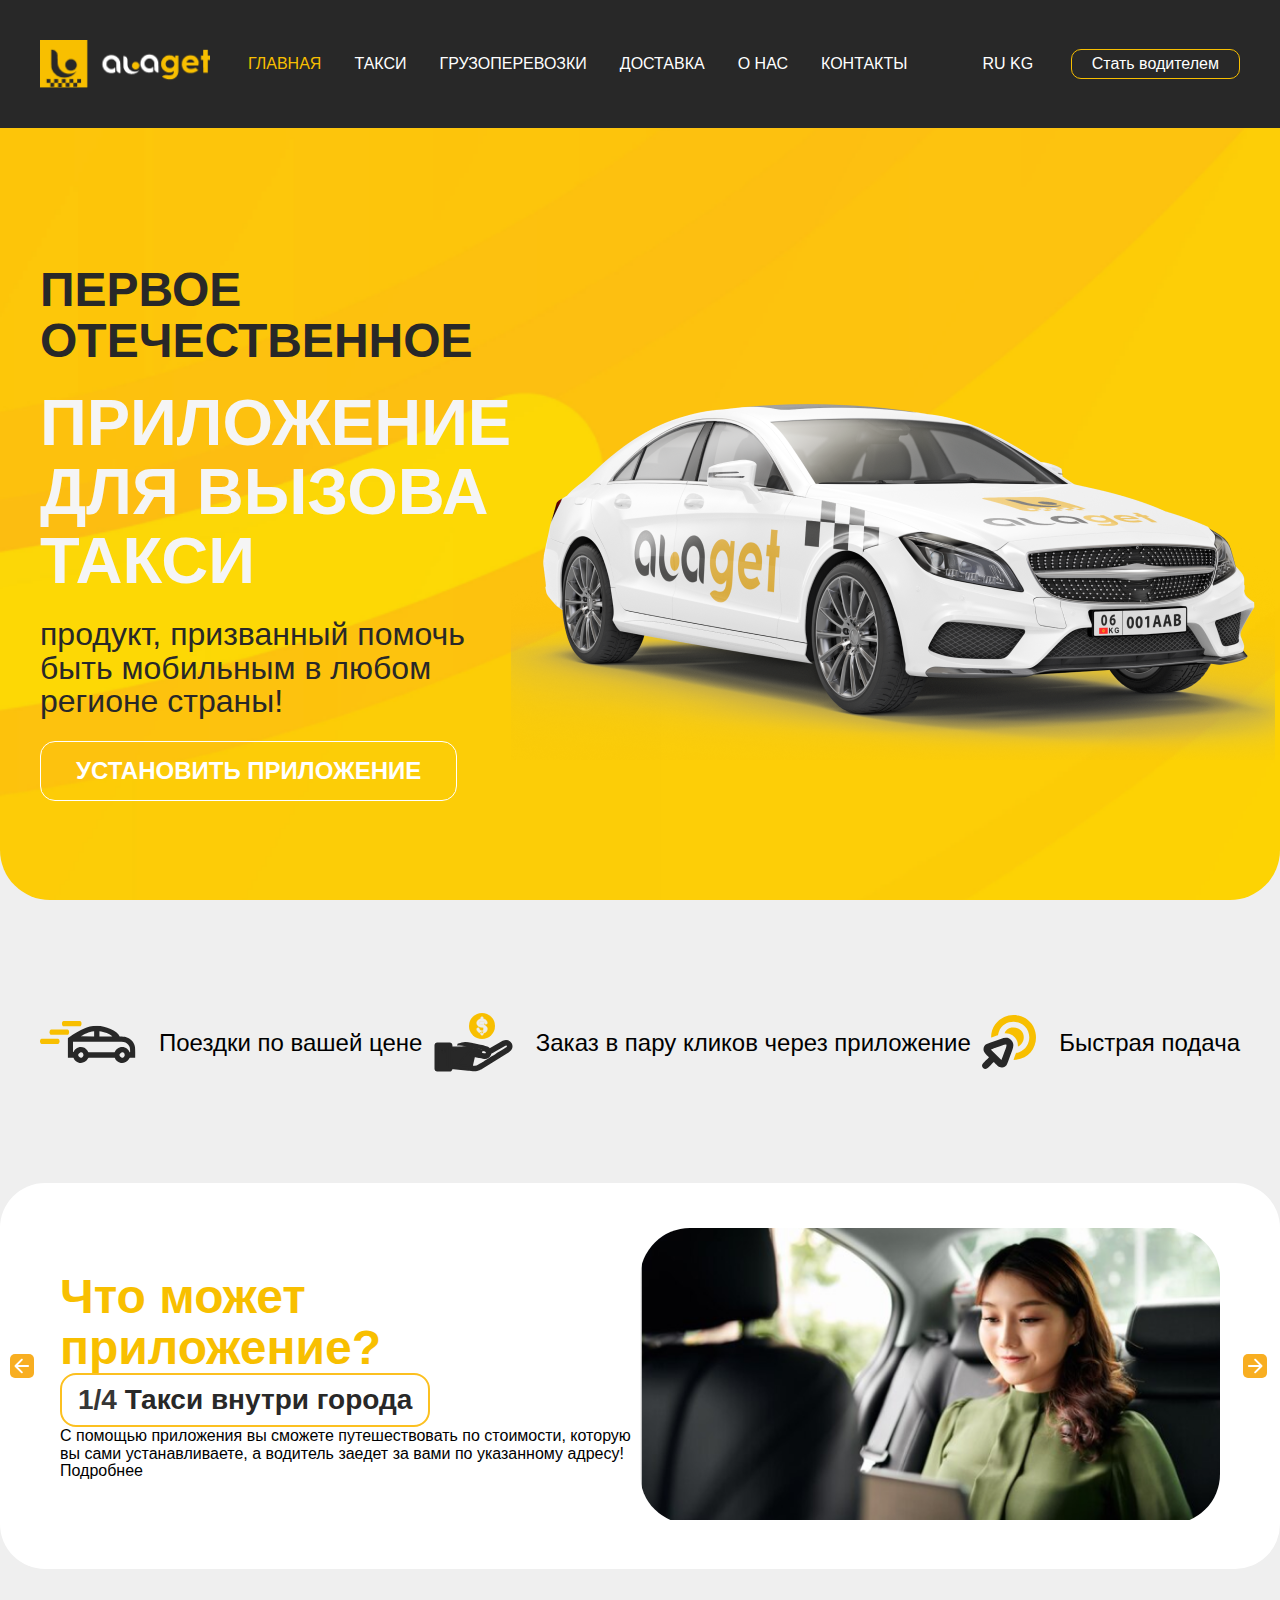
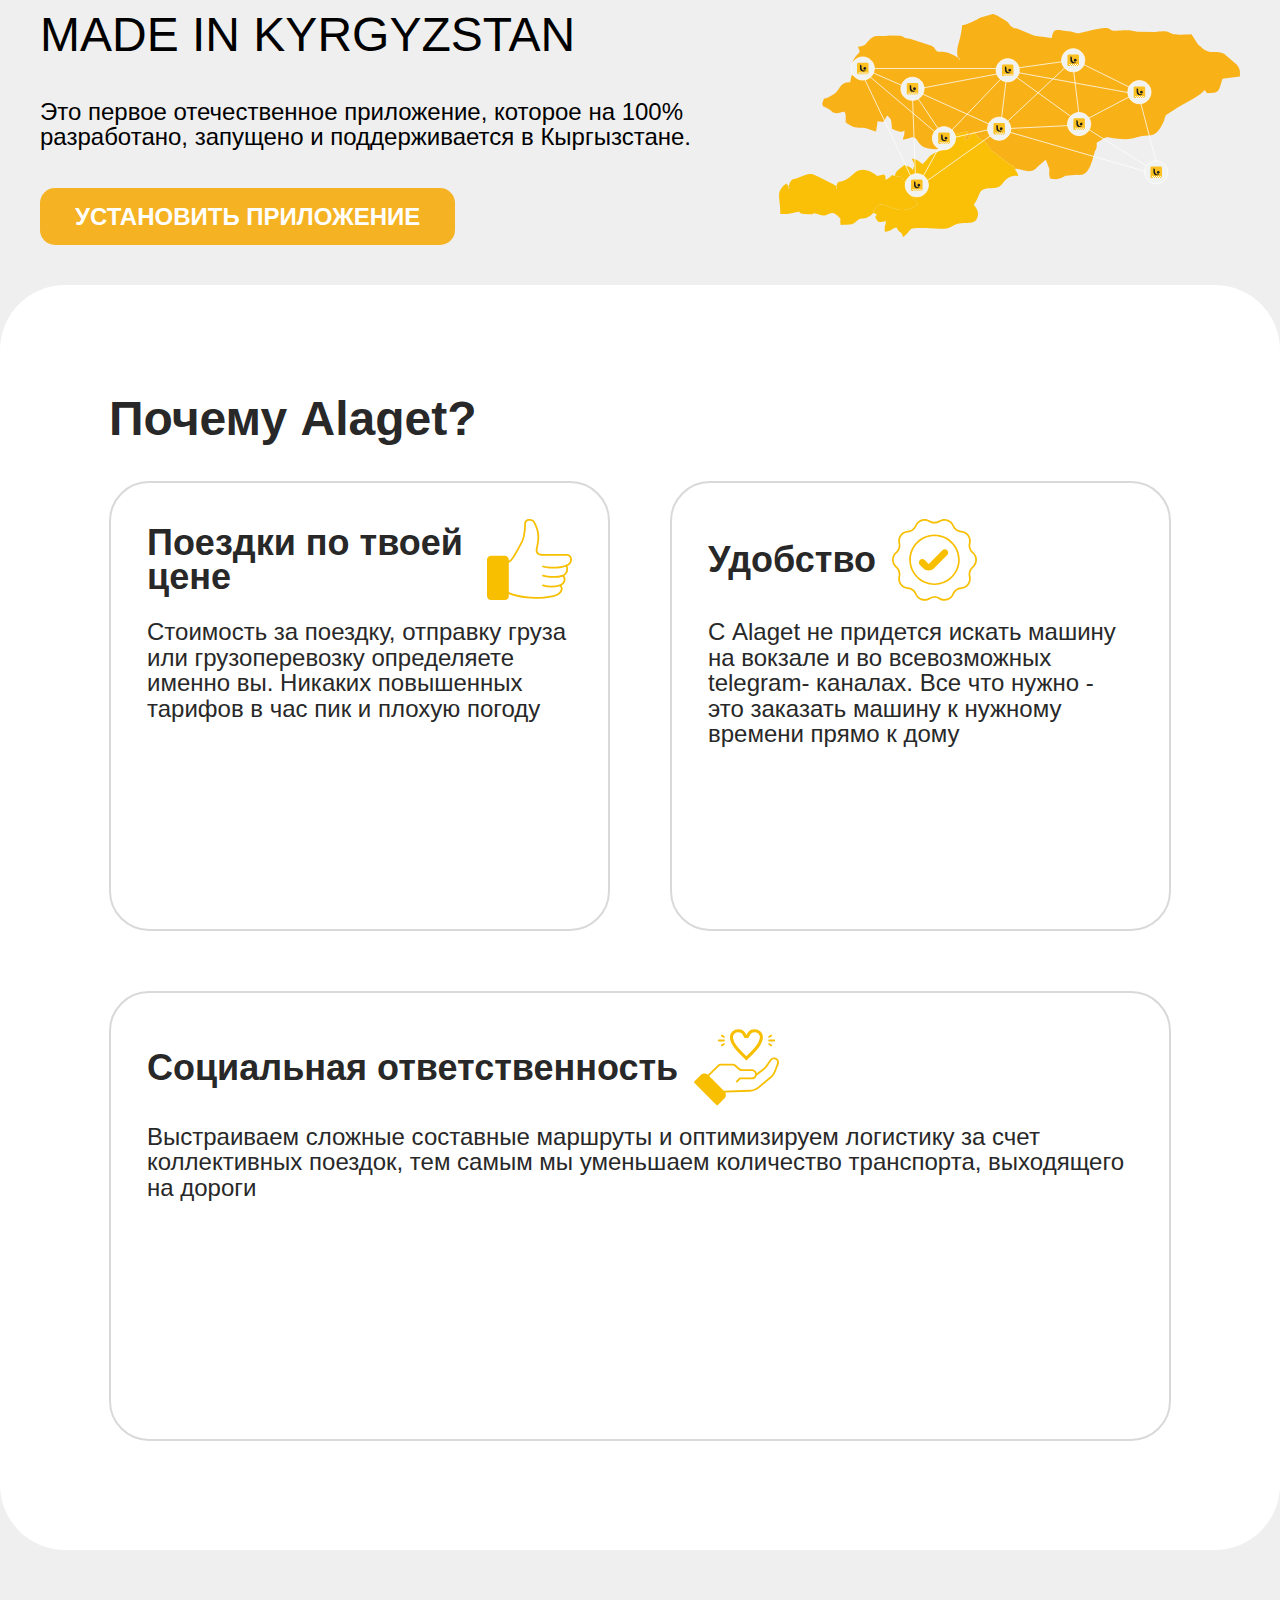
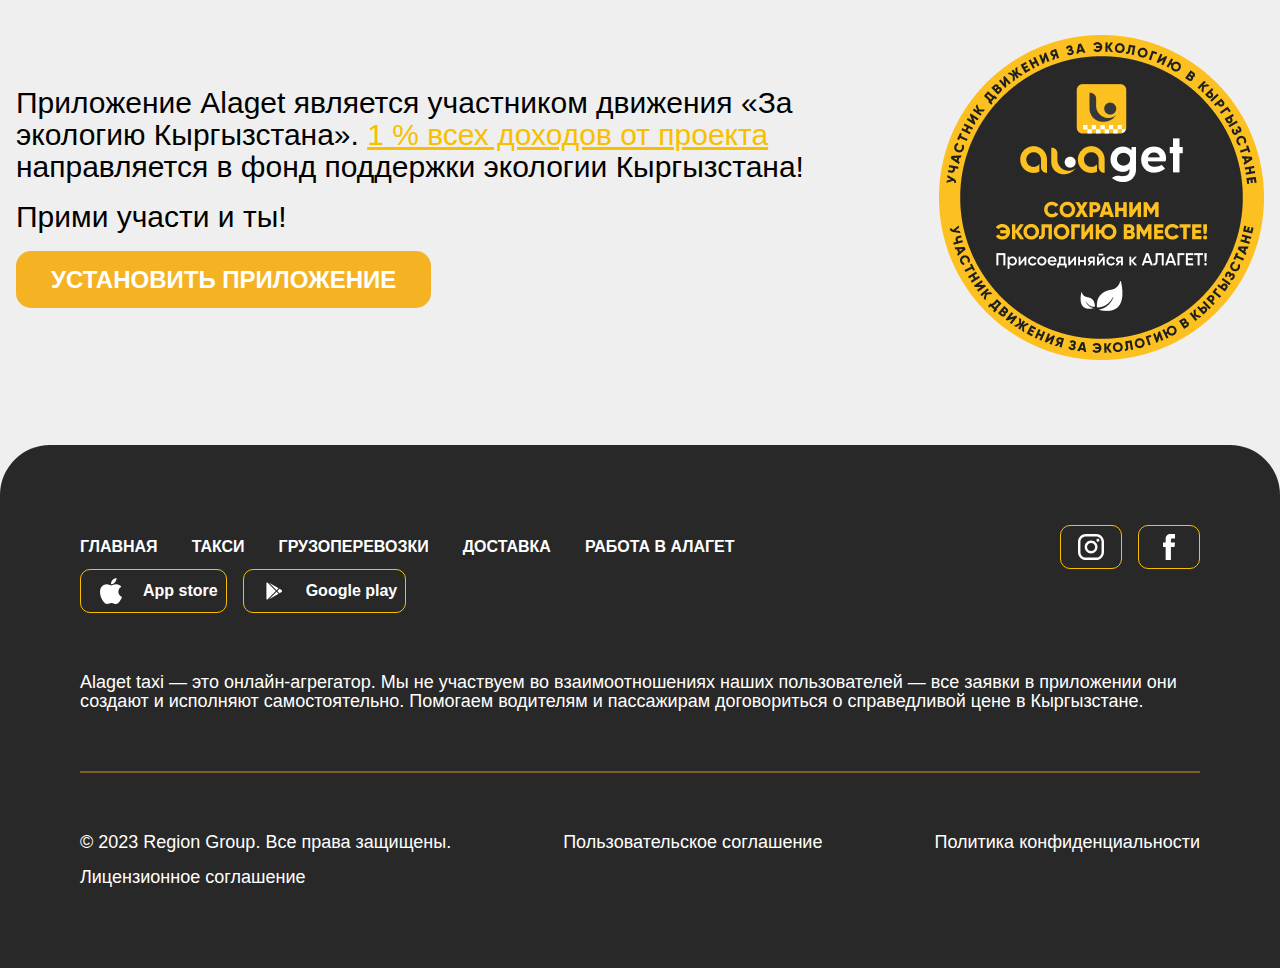
==== index.html @ 616a4338 "add commi" ====
<!DOCTYPE html>
<html lang="en">

<head>
  <meta charset="UTF-8" />
  <meta name="viewport" content="width=device-width, initial-scale=1.0" />
  <link rel="stylesheet" href="assets/style/styleSwiper.min.css" />
  <link rel="stylesheet" href="./assets/style/style.css" />
  <title>Document</title>
</head>

<body>
  <!-- header start -->
  <header class="header">
    <nav>
      <div class="logo"><img src="./assets/img/Group 46.png" alt="" /></div>
      <ul class="desc">
        <a href="./index.html">
          <li class="active">главная</li>
        </a>
        <a href="./taxi.html">
          <li>Такси</li>
        </a>
        <a href="./cargo.html">
          <li>грузоперевозки</li>
        </a>
        <a href="./delivery.html">
          <li>доставка</li>
        </a>
        <a href="./about.html">
          <li>о нас</li>
        </a>
        <a href="./contact.html">
          <li>контакты</li>
        </a>

      </ul>
      <div>
        <div class="burgerMenu" onclick="openSideBar()">
          <img width="50px" src="https://cdn-icons-png.flaticon.com/512/5251/5251840.png" alt="">
        </div>
      </div>


      <div class="translate">ru KG</div>
      <div class="beTaksist">
        <a href="./beTaxist.html">
          <p>Стать водителем</p>
        </a>

      </div>
    </nav>

    </div>




  </header>
  <!-- header end -->
  <div id="mobileMenu" class="mobileMenuDisabled">
    <div onclick="closeSideBar()" class="mobileClose">
      x
    </div>
    <br><br>
    <ul class="desc">
      <a href="./index.html">
        <li>главная</li>
      </a>

      <a href="./taxi.html">
        <li>Такси</li>
      </a>
      <a href="./cargo.html">
        <li>грузоперевозки</li>
      </a>
      <a href="./delivery.html">
        <li>доставка</li>
      </a>
      <a href="./about.html">
        <li class="active">о нас</li>
      </a>
      <a href="./contact.html">
        <li>контакты</li>
      </a>
    </ul>
  </div>
  <!-- main start -->
  <main id="main" class="main">
    <img id="myElement" class="Mainbackround" src="./assets/img/Стойка в кривых 2.png" alt="" />
    <div class="overlay"></div>
    <div class="mainTitle">
      <h1>первое отечественное</h1>
      <h2>приложение для вызова такси</h2>
      <h3>
        продукт, призванный помочь быть мобильным в любом регионе страны!
      </h3>
      <div class="mainButton">УСТАНОВИТЬ ПРИЛОЖЕНИЕ</div>
    </div>
    <div class="mainCarImage">
      <img src="./assets/img/Стойка в кривых 3.png" alt="" />
    </div>
  </main>
  <!-- main end -->
  <!-- service start -->
  <section class="service">
    <div class="serviceItem">
      <img src="./assets/icons/Group 49.svg" alt="" />
      <p>Поездки по вашей цене</p>
    </div>
    <div class="serviceItem">
      <img src="./assets/icons/Group 50.svg" alt="" />
      <p>Заказ в пару кликов через приложение</p>
    </div>
    <div class="serviceItem">
      <img src="./assets/icons/Слой_x0020_1.svg" alt="" />
      <p>Быстрая подача</p>
    </div>
  </section>
  <!-- service end -->
  <br><br>
  <!-- swiper start -->
  <section>
    <div class="swiper-container">
      <!-- Additional required wrapper -->
      <div class="swiper-wrapper">
        <!-- Slides -->

        <div class="swiper-slide">
          <div class="aboutAppCard">
            <div class="aboutCardLeft">
              <h1>Что может приложение?</h1>
              <div class="slideNum">
                <h1>1/4 <u class="slideNumTitle">Такси внутри города</u></h1>
              </div>
              <p>
                С помощью приложения вы сможете путешествовать по стоимости,
                которую вы сами устанавливаете, а водитель заедет за вами по
                указанному адресу!
              </p>
              <h2>Подробнее</h2>
            </div>
            <div class="aboutCardRight">
              <div class="aboutCardImage">
                <img src="./assets/img/image 2.png" alt="" />
              </div>
            </div>
          </div>
        </div>

        <div class="swiper-slide">
          <div class="aboutAppCard">
            <div class="aboutCardLeft">
              <h1>Что может приложение?</h1>
              <div class="slideNum">
                <h1>
                  2/4
                  <u class="slideNumTitle">Поездки по всему Кыргызстану</u>
                </h1>
              </div>
              <p>
                Приложение Alaget Taxi включает в себя удобный сервис по
                заказу такси как между регионами, так и внутри каждого города
                Кыргызстана!
              </p>
              <h2>Подробнее</h2>
            </div>
            <div class="aboutCardRight">
              <div class="aboutCardImage">
                <img src="./assets/img/image 2 — копия.png" alt="" />
              </div>
            </div>
          </div>
        </div>
        <div class="swiper-slide">
          <div class="aboutAppCard">
            <div class="aboutCardLeft">
              <h1>Что может приложение?</h1>
              <div class="slideNum">
                <h1>3/4 <u class="slideNumTitle">Грузоперевозки</u></h1>
              </div>
              <p>
                Выбирайте авто по габаритам груза: от маленького кузова до
                целой фуры
              </p>
              <h2>Подробнее</h2>
            </div>
            <div class="aboutCardRight">
              <div class="aboutCardImage">
                <img
                  src="./assets/img/young-happy-manual-worker-carrying-cardboard-boxes-in-delivery-van-while-communicating-with-his-colleagues 1.png"
                  alt="" />
              </div>
            </div>
          </div>
        </div>

        <div class="swiper-slide">
          <div class="aboutAppCard">
            <div class="aboutCardLeft">
              <h1>Что может приложение?</h1>
              <div class="slideNum">
                <h1>4/4 <u class="slideNumTitle">Услуга доставки</u></h1>
              </div>
              <p>
                Отправляйте посылки от 1 кг от двери до двери в любое время
                суток, устанавливая свою цену
              </p>
              <h2>Подробнее</h2>
            </div>
            <div class="aboutCardRight">
              <div class="aboutCardImage">
                <img src="./assets/img/close-up-on-person-signing-for-parcel-delivery 1.png" alt="" />
              </div>
            </div>
          </div>
        </div>
      </div>

      <!-- If we need navigation buttons -->
      <div class="swiper-button-prev">
        <svg xmlns="http://www.w3.org/2000/svg" width="24" height="24" viewBox="0 0 24 24" fill="none">
          <rect x="24" y="24" width="24" height="24" rx="5" transform="rotate(180 24 24)" fill="#F8AE21" />
          <path
            d="M18 13C18.5523 13 19 12.5523 19 12C19 11.4477 18.5523 11 18 11V13ZM4.79289 11.2929C4.40237 11.6834 4.40237 12.3166 4.79289 12.7071L11.1569 19.0711C11.5474 19.4616 12.1805 19.4616 12.5711 19.0711C12.9616 18.6805 12.9616 18.0474 12.5711 17.6569L6.91421 12L12.5711 6.34315C12.9616 5.95262 12.9616 5.31946 12.5711 4.92893C12.1805 4.53841 11.5474 4.53841 11.1569 4.92893L4.79289 11.2929ZM18 11H5.5V13H18V11Z"
            fill="white" />
        </svg>
      </div>
      <div class="swiper-button-next">
        <svg xmlns="http://www.w3.org/2000/svg" width="24" height="24" viewBox="0 0 24 24" fill="none">
          <rect width="24" height="24" rx="5" fill="#F8AE21" />
          <path
            d="M6 11C5.44772 11 5 11.4477 5 12C5 12.5523 5.44772 13 6 13V11ZM19.2071 12.7071C19.5976 12.3166 19.5976 11.6834 19.2071 11.2929L12.8431 4.92893C12.4526 4.53841 11.8195 4.53841 11.4289 4.92893C11.0384 5.31946 11.0384 5.95262 11.4289 6.34315L17.0858 12L11.4289 17.6569C11.0384 18.0474 11.0384 18.6805 11.4289 19.0711C11.8195 19.4616 12.4526 19.4616 12.8431 19.0711L19.2071 12.7071ZM6 13H18.5V11H6V13Z"
            fill="white" />
        </svg>
      </div>

      <!-- If we need scrollbar -->
      <!-- <div class="swiper-scrollbar"></div> -->
    </div>
  </section>
  <!-- swiper end -->
  <!-- downloadApp start -->
  <section class="downloadApp">
    <div class="downloadAppLeft">
      <h1>MADE IN KYRGYZSTAN</h1>
      <p>
        Это первое отечественное приложение, которое на 100% разработано,
        запущено и поддерживается в Кыргызстане.
      </p>
      <button class="orangeBGbutton">УСТАНОВИТЬ ПРИЛОЖЕНИЕ</button>
    </div>
    <div class="downloadAppRight">
      <img src="./assets/img/Стойка в кривых 4 (1).svg" alt="" />
    </div>
  </section>
  <!-- downloadApp end -->
  <!-- Proof start -->
  <section class="Proof">
    <div class="ProofContiner">
      <h1>Почему Alaget?</h1>
      <br />
      <br />
      <div class="proofList">
        <div class="proofListItem">
          <div class="proofItemTop">
            <h1>Поездки по твоей цене</h1>
            <img src="./assets/img/_x32_2_Thumbs_Up.svg" alt="" />
          </div>
          <br />
          <div class="proofItemMain">
            <p>
              Стоимость за поездку, отправку груза или грузоперевозку
              определяете именно вы. Никаких повышенных тарифов в час пик и
              плохую погоду
            </p>
          </div>
        </div>
        <div class="proofListItem">
          <div class="proofItemTop">
            <h1>Удобство</h1>
            <img src="./assets/img/_x32_9_Success.svg" alt="" />
          </div>
          <br />
          <div class="proofItemMain">
            <p>
              С Alaget не придется искать машину на вокзале и во всевозможных
              telegram- каналах. Все что нужно - это заказать машину к нужному
              времени прямо к дому
            </p>
          </div>
        </div>
        <div class="proofListItem">
          <div class="proofItemTop">
            <h1>Социальная ответственность</h1>
            <img src="./assets/img/Group 105.svg" alt="" />
          </div>
          <br />
          <div class="proofItemMain">
            <p>
              Выстраиваем сложные составные маршруты и оптимизируем логистику
              за счет коллективных поездок, тем самым мы уменьшаем количество
              транспорта, выходящего на дороги
            </p>
          </div>
        </div>
      </div>
    </div>
  </section>
  <!-- Proof end -->
  <!-- preFooter start -->
  <section class="preFooter">
    <div class="preFooterLeft">
      <p>
        Приложение Alaget является участником движения «За экологию
        Кыргызстана». <u>1 % всех доходов от проекта</u> направляется в фонд
        поддержки экологии Кыргызстана!
      </p>
      <br />
      <p>Прими участи и ты!</p>
      <br />
      <button class="orangeBGbutton">УСТАНОВИТЬ ПРИЛОЖЕНИЕ</button>
    </div>
    <div class="preFooterRigth">
      <div class="preFooterImage">
        <img src="./assets/img/8 1.png" alt="" />
      </div>
    </div>
  </section>
  <!-- preFooter end -->
  <footer class="footer">
    <div class="footerContainer">
      <nav>
        <ul>
          <li>главная</li>
          <li>такси</li>
          <li>грузоперевозки</li>
          <li>доставка</li>
          <li>РАБОТА В АЛАГЕТ</li>
        </ul>
        <div class="socialMedia">
          <div class="iconItem">
            <img src="./assets/icons/иконки (1).svg" alt="" />
          </div>
          <div class="iconItem">
            <img src="./assets/icons/иконки ФБ.svg" alt="" />
          </div>
        </div>
        <div class="socialMedia">
          <div class="iconItem">
            <img src="./assets/icons/Vector.svg" alt="" />
            <p>App store</p>
          </div>
          <div class="iconItem">
            <img
              src="./assets/icons/svg+xml;base64,PHN2ZyB3aWR0aD0iMjIiIGhlaWdodD0iMjIiIHZpZXdCb3g9IjAgMCAyNCAyNCIgeG1sbnM9Imh0dHA6Ly93d3cudzMub3JnLzIwMDAvc3ZnIj4KICAgICAgICAgICAgICAgICAgICAgICAgICAgICAgICAgICAgPHBhdGggZD0iTTE0LjM3NDUgMTEuMzIyTDcuNDc 1.svg"
              alt="" />
            <p>Google play</p>
          </div>
        </div>
      </nav>
      <p>
        Alaget taxi — это онлайн-агрегатор. Мы не участвуем во
        взаимоотношениях наших пользователей — все заявки в приложении они
        создают и исполняют самостоятельно. Помогаем водителям и пассажирам
        договориться о справедливой цене в Кыргызстане.
      </p>
      <svg xmlns="http://www.w3.org/2000/svg" width="100%" height="2" viewBox="0 0 1370 2" fill="none">
        <path d="M1370 1H0" stroke="#F5B324" />
      </svg>
      <div class="lust">
        <p>© 2023 Region Group. Все права защищены.</p>
        <p>Пользовательское соглашение</p>
        <p>Политика конфиденциальности</p>
        <p>Лицензионное соглашение</p>
      </div>
    </div>
  </footer>
  <script src="https://code.jquery.com/jquery-2.2.4.min.js"></script>
  <script src="https://cdnjs.cloudflare.com/ajax/libs/Swiper/3.3.1/js/swiper.min.js"></script>
  <script src="./assets/js/script.js"></script>
</body>

</html>
---- assets/style/styleSwiper.min.css ----
/**
 * Swiper 3.3.1
 * Most modern mobile touch slider and framework with hardware accelerated transitions
 * 
 * http://www.idangero.us/swiper/
 * 
 * Copyright 2016, Vladimir Kharlampidi
 * The iDangero.us
 * http://www.idangero.us/
 * 
 * Licensed under MIT
 * 
 * Released on: February 7, 2016
 */
.swiper-container {
    margin: 0 auto;
    position: relative;
    overflow: hidden;
    z-index: 1
}

.swiper-container-no-flexbox .swiper-slide {
    float: left
}

.swiper-container-vertical>.swiper-wrapper {
    -webkit-box-orient: vertical;
    -moz-box-orient: vertical;
    -ms-flex-direction: column;
    -webkit-flex-direction: column;
    flex-direction: column
}

.swiper-wrapper {
    position: relative;
    width: 100%;
    height: 100%;
    z-index: 1;
    display: -webkit-box;
    display: -moz-box;
    display: -ms-flexbox;
    display: -webkit-flex;
    display: flex;
    -webkit-transition-property: -webkit-transform;
    -moz-transition-property: -moz-transform;
    -o-transition-property: -o-transform;
    -ms-transition-property: -ms-transform;
    transition-property: transform;
    -webkit-box-sizing: content-box;
    -moz-box-sizing: content-box;
    box-sizing: content-box
}

.swiper-container-android .swiper-slide,
.swiper-wrapper {
    -webkit-transform: translate3d(0, 0, 0);
    -moz-transform: translate3d(0, 0, 0);
    -o-transform: translate(0, 0);
    -ms-transform: translate3d(0, 0, 0);
    transform: translate3d(0, 0, 0)
}

.swiper-container-multirow>.swiper-wrapper {
    -webkit-box-lines: multiple;
    -moz-box-lines: multiple;
    -ms-flex-wrap: wrap;
    -webkit-flex-wrap: wrap;
    flex-wrap: wrap
}

.swiper-container-free-mode>.swiper-wrapper {
    -webkit-transition-timing-function: ease-out;
    -moz-transition-timing-function: ease-out;
    -ms-transition-timing-function: ease-out;
    -o-transition-timing-function: ease-out;
    transition-timing-function: ease-out;
    margin: 0 auto
}

.swiper-slide {
    -webkit-flex-shrink: 0;
    -ms-flex: 0 0 auto;
    flex-shrink: 0;
    width: 100%;
    height: 100%;
    position: relative
}

.swiper-container-autoheight,
.swiper-container-autoheight .swiper-slide {
    height: auto
}

.swiper-container-autoheight .swiper-wrapper {
    -webkit-box-align: start;
    -ms-flex-align: start;
    -webkit-align-items: flex-start;
    align-items: flex-start;
    -webkit-transition-property: -webkit-transform, height;
    -moz-transition-property: -moz-transform;
    -o-transition-property: -o-transform;
    -ms-transition-property: -ms-transform;
    transition-property: transform, height
}

.swiper-container .swiper-notification {
    position: absolute;
    left: 0;
    top: 0;
    pointer-events: none;
    opacity: 0;
    z-index: -1000
}

.swiper-wp8-horizontal {
    -ms-touch-action: pan-y;
    touch-action: pan-y
}

.swiper-wp8-vertical {
    -ms-touch-action: pan-x;
    touch-action: pan-x
}

.swiper-button-next,
.swiper-button-prev {
    position: absolute;
    top: 50%;
    width: 27px;
    height: 44px;
    margin-top: -22px;
    z-index: 10;
    cursor: pointer;
    -moz-background-size: 27px 44px;
    -webkit-background-size: 27px 44px;
    background-size: 27px 44px;
    background-position: center;
    background-repeat: no-repeat
}

.swiper-button-next.swiper-button-disabled,
.swiper-button-prev.swiper-button-disabled {
    opacity: .35;
    cursor: auto;
    pointer-events: none
}

.swiper-button-prev,
.swiper-container-rtl .swiper-button-next {
     left: 10px;
    right: auto
}

/* .swiper-button-prev.swiper-button-black,
.swiper-container-rtl .swiper-button-next.swiper-button-black {
    background-image: url("data:image/svg+xml;charset=utf-8,%3Csvg%20xmlns%3D'http%3A%2F%2Fwww.w3.org%2F2000%2Fsvg'%20viewBox%3D'0%200%2027%2044'%3E%3Cpath%20d%3D'M0%2C22L22%2C0l2.1%2C2.1L4.2%2C22l19.9%2C19.9L22%2C44L0%2C22L0%2C22L0%2C22z'%20fill%3D'%23000000'%2F%3E%3C%2Fsvg%3E")
} */

/* .swiper-button-prev.swiper-button-white,
.swiper-container-rtl .swiper-button-next.swiper-button-white {
    background-image: url("data:image/svg+xml;charset=utf-8,%3Csvg%20xmlns%3D'http%3A%2F%2Fwww.w3.org%2F2000%2Fsvg'%20viewBox%3D'0%200%2027%2044'%3E%3Cpath%20d%3D'M0%2C22L22%2C0l2.1%2C2.1L4.2%2C22l19.9%2C19.9L22%2C44L0%2C22L0%2C22L0%2C22z'%20fill%3D'%23ffffff'%2F%3E%3C%2Fsvg%3E")
} */

.swiper-button-next,
.swiper-container-rtl .swiper-button-prev {
    right: 10px;
    left: auto
}

.swiper-button-next.swiper-button-black,
.swiper-container-rtl .swiper-button-prev.swiper-button-black {
    background-image: url("data:image/svg+xml;charset=utf-8,%3Csvg%20xmlns%3D'http%3A%2F%2Fwww.w3.org%2F2000%2Fsvg'%20viewBox%3D'0%200%2027%2044'%3E%3Cpath%20d%3D'M27%2C22L27%2C22L5%2C44l-2.1-2.1L22.8%2C22L2.9%2C2.1L5%2C0L27%2C22L27%2C22z'%20fill%3D'%23000000'%2F%3E%3C%2Fsvg%3E")
}

.swiper-button-next.swiper-button-white,
.swiper-container-rtl .swiper-button-prev.swiper-button-white {
    background-image: url("data:image/svg+xml;charset=utf-8,%3Csvg%20xmlns%3D'http%3A%2F%2Fwww.w3.org%2F2000%2Fsvg'%20viewBox%3D'0%200%2027%2044'%3E%3Cpath%20d%3D'M27%2C22L27%2C22L5%2C44l-2.1-2.1L22.8%2C22L2.9%2C2.1L5%2C0L27%2C22L27%2C22z'%20fill%3D'%23ffffff'%2F%3E%3C%2Fsvg%3E")
}

.swiper-pagination {
    position: absolute;
    text-align: center;
    -webkit-transition: .3s;
    -moz-transition: .3s;
    -o-transition: .3s;
    transition: .3s;
    -webkit-transform: translate3d(0, 0, 0);
    -ms-transform: translate3d(0, 0, 0);
    -o-transform: translate3d(0, 0, 0);
    transform: translate3d(0, 0, 0);
    z-index: 10
}

.swiper-pagination.swiper-pagination-hidden {
    opacity: 0
}

.swiper-container-horizontal>.swiper-pagination-bullets,
.swiper-pagination-custom,
.swiper-pagination-fraction {
    bottom: 10px;
    left: 0;
    width: 100%
}

.swiper-pagination-bullet {
    width: 8px;
    height: 8px;
    display: inline-block;
    border-radius: 100%;
    background: #000;
    opacity: .2
}

button.swiper-pagination-bullet {
    border: none;
    margin: 0;
    padding: 0;
    box-shadow: none;
    -moz-appearance: none;
    -ms-appearance: none;
    -webkit-appearance: none;
    appearance: none
}

.swiper-pagination-clickable .swiper-pagination-bullet {
    cursor: pointer
}

.swiper-pagination-white .swiper-pagination-bullet {
    background: #fff
}

.swiper-pagination-bullet-active {
    opacity: 1;
    background: #007aff
}

.swiper-pagination-white .swiper-pagination-bullet-active {
    background: #fff
}

.swiper-pagination-black .swiper-pagination-bullet-active {
    background: #000
}

.swiper-container-vertical>.swiper-pagination-bullets {
    right: 10px;
    top: 50%;
    -webkit-transform: translate3d(0, -50%, 0);
    -moz-transform: translate3d(0, -50%, 0);
    -o-transform: translate(0, -50%);
    -ms-transform: translate3d(0, -50%, 0);
    transform: translate3d(0, -50%, 0)
}

.swiper-container-vertical>.swiper-pagination-bullets .swiper-pagination-bullet {
    margin: 5px 0;
    display: block
}

.swiper-container-horizontal>.swiper-pagination-bullets .swiper-pagination-bullet {
    margin: 0 5px
}

.swiper-pagination-progress {
    background: rgba(0, 0, 0, .25);
    position: absolute
}

.swiper-pagination-progress .swiper-pagination-progressbar {
    background: #007aff;
    position: absolute;
    left: 0;
    top: 0;
    width: 100%;
    height: 100%;
    -webkit-transform: scale(0);
    -ms-transform: scale(0);
    -o-transform: scale(0);
    transform: scale(0);
    -webkit-transform-origin: left top;
    -moz-transform-origin: left top;
    -ms-transform-origin: left top;
    -o-transform-origin: left top;
    transform-origin: left top
}

.swiper-container-rtl .swiper-pagination-progress .swiper-pagination-progressbar {
    -webkit-transform-origin: right top;
    -moz-transform-origin: right top;
    -ms-transform-origin: right top;
    -o-transform-origin: right top;
    transform-origin: right top
}

.swiper-container-horizontal>.swiper-pagination-progress {
    width: 100%;
    height: 4px;
    left: 0;
    top: 0
}

.swiper-container-vertical>.swiper-pagination-progress {
    width: 4px;
    height: 100%;
    left: 0;
    top: 0
}

.swiper-pagination-progress.swiper-pagination-white {
    background: rgba(255, 255, 255, .5)
}

.swiper-pagination-progress.swiper-pagination-white .swiper-pagination-progressbar {
    background: #fff
}

.swiper-pagination-progress.swiper-pagination-black .swiper-pagination-progressbar {
    background: #000
}

.swiper-container-3d {
    -webkit-perspective: 1200px;
    -moz-perspective: 1200px;
    -o-perspective: 1200px;
    perspective: 1200px
}

.swiper-container-3d .swiper-cube-shadow,
.swiper-container-3d .swiper-slide,
.swiper-container-3d .swiper-slide-shadow-bottom,
.swiper-container-3d .swiper-slide-shadow-left,
.swiper-container-3d .swiper-slide-shadow-right,
.swiper-container-3d .swiper-slide-shadow-top,
.swiper-container-3d .swiper-wrapper {
    -webkit-transform-style: preserve-3d;
    -moz-transform-style: preserve-3d;
    -ms-transform-style: preserve-3d;
    transform-style: preserve-3d
}

.swiper-container-3d .swiper-slide-shadow-bottom,
.swiper-container-3d .swiper-slide-shadow-left,
.swiper-container-3d .swiper-slide-shadow-right,
.swiper-container-3d .swiper-slide-shadow-top {
    position: absolute;
    left: 0;
    top: 0;
    width: 100%;
    height: 100%;
    pointer-events: none;
    z-index: 10
}

.swiper-container-3d .swiper-slide-shadow-left {
    background-image: -webkit-gradient(linear, left top, right top, from(rgba(0, 0, 0, .5)), to(rgba(0, 0, 0, 0)));
    background-image: -webkit-linear-gradient(right, rgba(0, 0, 0, .5), rgba(0, 0, 0, 0));
    background-image: -moz-linear-gradient(right, rgba(0, 0, 0, .5), rgba(0, 0, 0, 0));
    background-image: -o-linear-gradient(right, rgba(0, 0, 0, .5), rgba(0, 0, 0, 0));
    background-image: linear-gradient(to left, rgba(0, 0, 0, .5), rgba(0, 0, 0, 0))
}

.swiper-container-3d .swiper-slide-shadow-right {
    background-image: -webkit-gradient(linear, right top, left top, from(rgba(0, 0, 0, .5)), to(rgba(0, 0, 0, 0)));
    background-image: -webkit-linear-gradient(left, rgba(0, 0, 0, .5), rgba(0, 0, 0, 0));
    background-image: -moz-linear-gradient(left, rgba(0, 0, 0, .5), rgba(0, 0, 0, 0));
    background-image: -o-linear-gradient(left, rgba(0, 0, 0, .5), rgba(0, 0, 0, 0));
    background-image: linear-gradient(to right, rgba(0, 0, 0, .5), rgba(0, 0, 0, 0))
}

.swiper-container-3d .swiper-slide-shadow-top {
    background-image: -webkit-gradient(linear, left top, left bottom, from(rgba(0, 0, 0, .5)), to(rgba(0, 0, 0, 0)));
    background-image: -webkit-linear-gradient(bottom, rgba(0, 0, 0, .5), rgba(0, 0, 0, 0));
    background-image: -moz-linear-gradient(bottom, rgba(0, 0, 0, .5), rgba(0, 0, 0, 0));
    background-image: -o-linear-gradient(bottom, rgba(0, 0, 0, .5), rgba(0, 0, 0, 0));
    background-image: linear-gradient(to top, rgba(0, 0, 0, .5), rgba(0, 0, 0, 0))
}

.swiper-container-3d .swiper-slide-shadow-bottom {
    background-image: -webkit-gradient(linear, left bottom, left top, from(rgba(0, 0, 0, .5)), to(rgba(0, 0, 0, 0)));
    background-image: -webkit-linear-gradient(top, rgba(0, 0, 0, .5), rgba(0, 0, 0, 0));
    background-image: -moz-linear-gradient(top, rgba(0, 0, 0, .5), rgba(0, 0, 0, 0));
    background-image: -o-linear-gradient(top, rgba(0, 0, 0, .5), rgba(0, 0, 0, 0));
    background-image: linear-gradient(to bottom, rgba(0, 0, 0, .5), rgba(0, 0, 0, 0))
}

.swiper-container-coverflow .swiper-wrapper,
.swiper-container-flip .swiper-wrapper {
    -ms-perspective: 1200px
}

.swiper-container-cube,
.swiper-container-flip {
    overflow: visible
}

.swiper-container-cube .swiper-slide,
.swiper-container-flip .swiper-slide {
    pointer-events: none;
    -webkit-backface-visibility: hidden;
    -moz-backface-visibility: hidden;
    -ms-backface-visibility: hidden;
    backface-visibility: hidden;
    z-index: 1
}

.swiper-container-cube .swiper-slide .swiper-slide,
.swiper-container-flip .swiper-slide .swiper-slide {
    pointer-events: none
}

.swiper-container-cube .swiper-slide-active,
.swiper-container-cube .swiper-slide-active .swiper-slide-active,
.swiper-container-flip .swiper-slide-active,
.swiper-container-flip .swiper-slide-active .swiper-slide-active {
    pointer-events: auto
}

.swiper-container-cube .swiper-slide-shadow-bottom,
.swiper-container-cube .swiper-slide-shadow-left,
.swiper-container-cube .swiper-slide-shadow-right,
.swiper-container-cube .swiper-slide-shadow-top,
.swiper-container-flip .swiper-slide-shadow-bottom,
.swiper-container-flip .swiper-slide-shadow-left,
.swiper-container-flip .swiper-slide-shadow-right,
.swiper-container-flip .swiper-slide-shadow-top {
    z-index: 0;
    -webkit-backface-visibility: hidden;
    -moz-backface-visibility: hidden;
    -ms-backface-visibility: hidden;
    backface-visibility: hidden
}

.swiper-container-cube .swiper-slide {
    visibility: hidden;
    -webkit-transform-origin: 0 0;
    -moz-transform-origin: 0 0;
    -ms-transform-origin: 0 0;
    transform-origin: 0 0;
    width: 100%;
    height: 100%
}

.swiper-container-cube.swiper-container-rtl .swiper-slide {
    -webkit-transform-origin: 100% 0;
    -moz-transform-origin: 100% 0;
    -ms-transform-origin: 100% 0;
    transform-origin: 100% 0
}

.swiper-container-cube .swiper-slide-active,
.swiper-container-cube .swiper-slide-next,
.swiper-container-cube .swiper-slide-next+.swiper-slide,
.swiper-container-cube .swiper-slide-prev {
    pointer-events: auto;
    visibility: visible
}

.swiper-container-cube .swiper-cube-shadow {
    position: absolute;
    left: 0;
    bottom: 0;
    width: 100%;
    height: 100%;
    background: #000;
    opacity: .6;
    -webkit-filter: blur(50px);
    filter: blur(50px);
    z-index: 0
}

.swiper-container-fade.swiper-container-free-mode .swiper-slide {
    -webkit-transition-timing-function: ease-out;
    -moz-transition-timing-function: ease-out;
    -ms-transition-timing-function: ease-out;
    -o-transition-timing-function: ease-out;
    transition-timing-function: ease-out
}

.swiper-container-fade .swiper-slide {
    pointer-events: none;
    -webkit-transition-property: opacity;
    -moz-transition-property: opacity;
    -o-transition-property: opacity;
    transition-property: opacity
}

.swiper-container-fade .swiper-slide .swiper-slide {
    pointer-events: none
}

.swiper-container-fade .swiper-slide-active,
.swiper-container-fade .swiper-slide-active .swiper-slide-active {
    pointer-events: auto
}

.swiper-scrollbar {
    border-radius: 10px;
    position: relative;
    -ms-touch-action: none;
    background: rgba(0, 0, 0, .1)
}

.swiper-container-horizontal>.swiper-scrollbar {
    position: absolute;
    left: 1%;
    bottom: 3px;
    z-index: 50;
    height: 5px;
    width: 98%
}

.swiper-container-vertical>.swiper-scrollbar {
    position: absolute;
    right: 3px;
    top: 1%;
    z-index: 50;
    width: 5px;
    height: 98%
}

.swiper-scrollbar-drag {
    height: 100%;
    width: 100%;
    position: relative;
    background: rgba(0, 0, 0, .5);
    border-radius: 10px;
    left: 0;
    top: 0
}

.swiper-scrollbar-cursor-drag {
    cursor: move
}

.swiper-lazy-preloader {
    width: 42px;
    height: 42px;
    position: absolute;
    left: 50%;
    top: 50%;
    margin-left: -21px;
    margin-top: -21px;
    z-index: 10;
    -webkit-transform-origin: 50%;
    -moz-transform-origin: 50%;
    transform-origin: 50%;
    -webkit-animation: swiper-preloader-spin 1s steps(12, end) infinite;
    -moz-animation: swiper-preloader-spin 1s steps(12, end) infinite;
    animation: swiper-preloader-spin 1s steps(12, end) infinite
}

.swiper-lazy-preloader:after {
    display: block;
    content: "";
    width: 100%;
    height: 100%;
    background-image: url("data:image/svg+xml;charset=utf-8,%3Csvg%20viewBox%3D'0%200%20120%20120'%20xmlns%3D'http%3A%2F%2Fwww.w3.org%2F2000%2Fsvg'%20xmlns%3Axlink%3D'http%3A%2F%2Fwww.w3.org%2F1999%2Fxlink'%3E%3Cdefs%3E%3Cline%20id%3D'l'%20x1%3D'60'%20x2%3D'60'%20y1%3D'7'%20y2%3D'27'%20stroke%3D'%236c6c6c'%20stroke-width%3D'11'%20stroke-linecap%3D'round'%2F%3E%3C%2Fdefs%3E%3Cg%3E%3Cuse%20xlink%3Ahref%3D'%23l'%20opacity%3D'.27'%2F%3E%3Cuse%20xlink%3Ahref%3D'%23l'%20opacity%3D'.27'%20transform%3D'rotate(30%2060%2C60)'%2F%3E%3Cuse%20xlink%3Ahref%3D'%23l'%20opacity%3D'.27'%20transform%3D'rotate(60%2060%2C60)'%2F%3E%3Cuse%20xlink%3Ahref%3D'%23l'%20opacity%3D'.27'%20transform%3D'rotate(90%2060%2C60)'%2F%3E%3Cuse%20xlink%3Ahref%3D'%23l'%20opacity%3D'.27'%20transform%3D'rotate(120%2060%2C60)'%2F%3E%3Cuse%20xlink%3Ahref%3D'%23l'%20opacity%3D'.27'%20transform%3D'rotate(150%2060%2C60)'%2F%3E%3Cuse%20xlink%3Ahref%3D'%23l'%20opacity%3D'.37'%20transform%3D'rotate(180%2060%2C60)'%2F%3E%3Cuse%20xlink%3Ahref%3D'%23l'%20opacity%3D'.46'%20transform%3D'rotate(210%2060%2C60)'%2F%3E%3Cuse%20xlink%3Ahref%3D'%23l'%20opacity%3D'.56'%20transform%3D'rotate(240%2060%2C60)'%2F%3E%3Cuse%20xlink%3Ahref%3D'%23l'%20opacity%3D'.66'%20transform%3D'rotate(270%2060%2C60)'%2F%3E%3Cuse%20xlink%3Ahref%3D'%23l'%20opacity%3D'.75'%20transform%3D'rotate(300%2060%2C60)'%2F%3E%3Cuse%20xlink%3Ahref%3D'%23l'%20opacity%3D'.85'%20transform%3D'rotate(330%2060%2C60)'%2F%3E%3C%2Fg%3E%3C%2Fsvg%3E");
    background-position: 50%;
    -webkit-background-size: 100%;
    background-size: 100%;
    background-repeat: no-repeat
}

.swiper-lazy-preloader-white:after {
    background-image: url("data:image/svg+xml;charset=utf-8,%3Csvg%20viewBox%3D'0%200%20120%20120'%20xmlns%3D'http%3A%2F%2Fwww.w3.org%2F2000%2Fsvg'%20xmlns%3Axlink%3D'http%3A%2F%2Fwww.w3.org%2F1999%2Fxlink'%3E%3Cdefs%3E%3Cline%20id%3D'l'%20x1%3D'60'%20x2%3D'60'%20y1%3D'7'%20y2%3D'27'%20stroke%3D'%23fff'%20stroke-width%3D'11'%20stroke-linecap%3D'round'%2F%3E%3C%2Fdefs%3E%3Cg%3E%3Cuse%20xlink%3Ahref%3D'%23l'%20opacity%3D'.27'%2F%3E%3Cuse%20xlink%3Ahref%3D'%23l'%20opacity%3D'.27'%20transform%3D'rotate(30%2060%2C60)'%2F%3E%3Cuse%20xlink%3Ahref%3D'%23l'%20opacity%3D'.27'%20transform%3D'rotate(60%2060%2C60)'%2F%3E%3Cuse%20xlink%3Ahref%3D'%23l'%20opacity%3D'.27'%20transform%3D'rotate(90%2060%2C60)'%2F%3E%3Cuse%20xlink%3Ahref%3D'%23l'%20opacity%3D'.27'%20transform%3D'rotate(120%2060%2C60)'%2F%3E%3Cuse%20xlink%3Ahref%3D'%23l'%20opacity%3D'.27'%20transform%3D'rotate(150%2060%2C60)'%2F%3E%3Cuse%20xlink%3Ahref%3D'%23l'%20opacity%3D'.37'%20transform%3D'rotate(180%2060%2C60)'%2F%3E%3Cuse%20xlink%3Ahref%3D'%23l'%20opacity%3D'.46'%20transform%3D'rotate(210%2060%2C60)'%2F%3E%3Cuse%20xlink%3Ahref%3D'%23l'%20opacity%3D'.56'%20transform%3D'rotate(240%2060%2C60)'%2F%3E%3Cuse%20xlink%3Ahref%3D'%23l'%20opacity%3D'.66'%20transform%3D'rotate(270%2060%2C60)'%2F%3E%3Cuse%20xlink%3Ahref%3D'%23l'%20opacity%3D'.75'%20transform%3D'rotate(300%2060%2C60)'%2F%3E%3Cuse%20xlink%3Ahref%3D'%23l'%20opacity%3D'.85'%20transform%3D'rotate(330%2060%2C60)'%2F%3E%3C%2Fg%3E%3C%2Fsvg%3E")
}

@-webkit-keyframes swiper-preloader-spin {
    100% {
        -webkit-transform: rotate(360deg)
    }
}

@keyframes swiper-preloader-spin {
    100% {
        transform: rotate(360deg)
    }
}
---- assets/style/style.css ----
* {
    margin: 0;
    padding: 0;
    box-sizing: border-box;
}

@font-face {
    font-family: 'Gilroy';
    src: url('../fonts/GilroyThin.ttf') format('ttf');
}
a{
    color: white;
}
.deliveryFlex {
    display: flex;
    align-items: center;
}

.flex {
    display: flex !important;
    align-items: center;
    gap: 1rem;
    flex-wrap: wrap;

}

.line {

    width: 1px;
    border: 0.5px solid rgba(248, 191, 0, 0.50);
    background: rgba(248, 191, 0, 0.50);
}

.darkSection {

    border-radius: 65px;
    background: #282828;
}

.yellow {
    color: #F5B324 !important;
}

.white {
    color: #FFF !important;
}

.borderYellow {
    border: 1px solid #F5B324 !important;
}

body {
    font-family: "Gilroy", sans-serif;
    background: #EFEFEF;
}

a {
    text-decoration: none;
}

.header {
    z-index: 1111;
    position: relative;
    background: #282828;
}

.header nav {
    position: fixed;
    top: 0;
    left: 0;
    z-index: 111;
    flex-wrap: wrap;
    gap: 2rem;
    color: #FFF;

    display: flex;
    align-items: center;
    justify-content: space-between;
    max-width: 1380px;
    margin: 0 auto;
    padding: 40px;
    position: relative;
}

.header nav .logo {
    height: 48px;
}

.header nav .logo img {
    height: 100%;
}

.header nav ul {
    list-style: none;
    display: flex;
    gap: 33px;
}

.header nav ul li {
    color: #FFF;
    font-size: 16px;
    font-style: normal;
    font-weight: 500;
    line-height: 106.4%;
    text-transform: uppercase;
    transition: 0.3s;
}

.header nav ul li:hover {
    transform: scale(1.2);
    color: #F5B324;
}

.header nav ul .active {
    color: #F8BF00;
    font-size: 16px;
    font-style: normal;
    font-weight: 500;
    line-height: 106.4%;
    /* 17.024px */
    text-transform: uppercase;
}

.mainCarImage {
    pointer-events: none;
}

.header nav .translate {
    color: #FFF;

    font-size: 16px;
    font-style: normal;
    font-weight: 500;
    line-height: 106.4%;
    /* 17.024px */
    text-transform: uppercase;
}

.header nav .beTaksist {
    outline: none;
    border: none;
    border-radius: 10px;
    border: 1px solid #F8BF00;
    background: rgba(0, 0, 0, 0);
    padding: 6px 20px;
    color: #FFF;
    font-size: 16px;
    font-style: normal;
    font-weight: 500;
    line-height: 106.4%;
    /* 17.024px */
}

.main {

    height: 90vh;
    display: flex;
    align-items: center;
    justify-content: space-between;
    max-width: 1380px;
    margin: 0 auto;
    padding: 40px;

}

.main .Mainbackround {
    position: absolute;
    top: 0;
    left: 0;
    z-index: -1;
    height: 100vh;
    width: 100%;
    object-fit: cover;
    border-radius: 0 0 50px 50px;
}

.main .overlay {
    display: none;
    position: absolute;
    top: 0;
    left: 0;

    height: 100vh;
    width: 100%;
    background: rgba(0, 0, 0, 0.6);
    border-radius: 0 0 50px 50px;

}

.mainTitle {
    z-index: 1;
    display: flex;
    flex-direction: column;
    gap: 22px;
}


.mainTitle h1 {
    color: #282828;
    font-size: 48px;
    font-style: normal;
    font-weight: 800;
    line-height: 106.4%;
    /* 51.072px */
    text-transform: uppercase;
}

.mainTitle h2 {
    color: #F5F5F5;
    font-size: 65px;
    font-style: normal;
    font-weight: 800;
    line-height: 106.4%;
    /* 69.16px */
    text-transform: uppercase;
}

.mainTitle h3 {
    color: #282828;
    font-size: 32px;
    font-style: normal;
    font-weight: 500;
    line-height: 106.4%;
    /* 34.048px */
}

.mainTitle .mainButton {
    border-radius: 15px;
    border: 1px solid #FFF;
    padding: 16px 35px;
    color: #FFF;
    font-size: 24px;
    font-style: normal;
    font-weight: 600;
    line-height: 106.4%;
    text-align: center;
    width: fit-content;
    /* 25.536px */
    text-transform: uppercase;
}

.service {
    display: flex;
    justify-content: space-between;
    align-items: center;
    max-width: 1380px;
    margin: 0 auto;
    
    padding: 6% 40px;
}

.service .serviceItem {
    display: flex;
    align-items: center;
    gap: 23px;
    height: 55px;

}

.service .serviceItem p {
    color: #000;
    font-size: 24px;
    font-style: normal;
    font-weight: 500;
    line-height: 90%;
    /* 21.6px */
}

.swiper-container {
    width: 100%;

}

.swiper-slide {
    overflow: hidden;
}

.aboutAppCard {
    border-radius: 45px;
    background: #FFF;
    padding: 45px 60px;
    display: flex;
    justify-content: space-between;
    align-items: center;
}

.aboutAppCard .aboutCardLeft {
    display: flex;
    flex-direction: column;
    justify-content: space-between;

}

.aboutAppCard .aboutCardLeft h1 {
    color: #F8BF00;
    font-size: 48px;
    font-style: normal;
    font-weight: 600;
    line-height: 106.4%;
    /* 51.072px */
}

.aboutAppCard .aboutCardLeft .slideNum {
    border-radius: 16px;
    border: 2px solid #FCC020;
    padding: 10px 16px;
    width: fit-content;
}

.aboutAppCard {
    transition: 0.3s;
}

.aboutAppCard:hover {
    transform: scale(1.02);
}


.aboutAppCard .aboutCardLeft .slideNum h1 {
    color: #363636;
    font-size: 28px;
    font-style: normal;
    font-weight: 800;
    line-height: 106.4%;
    /* 29.792px */
}

.slideNumTitle {
    color: #282828;
    font-size: 28px;
    font-style: normal;
    text-decoration: none;
    font-weight: 600;
    line-height: 106.4%;
    /* 29.792px */
}

.aboutAppCard .aboutCardLeft .slideNum p {
    color: #000;
    font-size: 24px;
    font-style: normal;
    font-weight: 400;
    line-height: 106.4%;
    /* 25.536px */
}

.aboutAppCard .aboutCardLeft h2 {
    color: #000;
    font-size: 16px;
    font-style: normal;
    font-weight: 500;
    line-height: 106.4%;
    /* 17.024px */
}

.cardFlex {
    display: flex;
    gap: 1rem;
}

.aboutAppCard .aboutCardRight .aboutCardImage {
    border-radius: 50px;
    width: 100%;
    overflow: hidden;
}

.aboutAppCard .aboutCardRight {
    width: 100%;
}

.aboutAppCard .aboutCardLeft {
    width: 100%;
}


.aboutAppCard .aboutCardRight .aboutCardImage img {
    object-fit: cover;
    width: 100%;
    height: 100%;
}

.downloadApp {
    padding: 60px 0;
    max-width: 1380px;
    margin: 0 auto;
    padding: 40px;
    display: flex;
    align-items: center;
    justify-content: space-between;

}

.downloadApp h1 {
    color: #000;
    font-size: 48px;
    font-style: normal;
    font-weight: 500;
    line-height: 106.4%;
    /* 51.072px */
}

.downloadAppLeft {
    display: flex;
    flex-direction: column;
    gap: 38px;
}

.downloadApp p {
    color: #000;
    font-size: 24px;
    font-style: normal;
    font-weight: 400;
    line-height: 106.4%;
    /* 25.536px */
}

.downloadApp .downloadAppRight img {
    width: 100%;
}

.orangeBGbutton {
    width: fit-content;
    border-radius: 15px;
    background: #F5B324;
    padding: 16px 35px;
    color: #FFF;
    font-size: 24px;
    font-style: normal;
    font-weight: 600;
    line-height: 106.4%;
    /* 25.536px */
    outline: none;
    border: none;
    text-transform: uppercase;
}

.Proof {
    border-radius: 65px;
    background: #FFF;
    padding: 69px;
}

.Proof .ProofContiner {
    max-width: 1380px;
    margin: 0 auto;
    padding: 40px;
}

.Proof .ProofContiner h1 {
    color: #282828;
    font-size: 48px;
    font-style: normal;
    font-weight: 600;
    line-height: 106.4%;
    /* 51.072px */
}

.Proof .ProofContiner .proofList {
    display: flex;
    justify-content: space-between;
    align-items: center;
    gap: 60px;
    flex-wrap: wrap;
}

.Proof .ProofContiner .proofList .proofListItem {
    border-radius: 40px;
    border: 2px solid #D9D9D9;
    padding: 36px;
    height: 50vh;
    width: 30vw;
    flex: 1 1 190px;
}

.proofListItem {
    transition: 0.3s;
}

.proofListItem:hover {
    transform: scale(1.02);
}

.Proof .ProofContiner .proofList .proofListItem .proofItemTop {
    display: flex;
    align-items: center;
    gap: 1rem;
}

.Proof .ProofContiner .proofList .proofListItem .proofItemTop h1 {
    color: #282828;
    font-size: 36px;
    font-style: normal;
    font-weight: 600;
    line-height: 95%;
    /* 34.2px */
}

.Proof .ProofContiner .proofList .proofListItem .proofItemTop img {
    width: 85px;
    object-fit: contain;
}

.proofItemMain p {
    color: #282828;
    font-size: 24px;
    font-style: normal;
    font-weight: 400;
    line-height: 106.4%;
    /* 25.536px */
}

.MainContainer {
    padding: 40px;
    max-width: 1380px;
    margin: 0 auto;
}

.preFooter {
    max-width: 1380px;
    margin: 0 auto;
    padding: 40px;
    display: flex;

    justify-content: space-between;
    align-items: center;
    gap: 100px;
    padding: 85px 1rem;
}

.preFooter .preFooterLeft p {
    color: #000;
    font-size: 30px;
    font-style: normal;
    font-weight: 500;
    line-height: 106.4%;
    /* 31.92px */
}

.preFooter .preFooterLeft p u {
    color: #F8BF00;
    font-size: 30px;
    font-style: normal;
    font-weight: 500;
    line-height: 106.4%;
}

.preFooter .preFooterRigth .preFooterImage {
    width: 325px;
    height: 325px;
    overflow: hidden;
}

.preFooter .preFooterRigth .preFooterImage img {
    width: 100%;
    height: 100%;
    object-fit: cover;
}

.footer {
    border-radius: 50px 50px 0px 0px;
    background: #282828;
    padding: 40px;
}

.footer p {
    color: #FFF;
    font-size: 18px;
    font-style: normal;
    font-weight: 400;
    line-height: 106.4%;
    /* 19.152px */
}

.footer .footerContainer {
    max-width: 1380px;
    margin: 0 auto;
    padding: 40px;
    display: flex;
    flex-direction: column;
    gap: 60px;
}

.footer .footerContainer nav {
    display: flex;
    flex-wrap: wrap;
    align-items: center;
    justify-content: space-between;
}

.footer .footerContainer nav ul {
    display: flex;
    align-items: center;
    gap: 34px;
    list-style: none;
    color: #FFF;
    font-size: 16px;
    font-style: normal;
    font-weight: 600;
    line-height: 106.4%;
    /* 17.024px */
    text-transform: uppercase;
}

.socialMedia {
    display: flex;
    align-items: center;
    flex-wrap: wrap;
    gap: 16px;
}

.socialMedia .iconItem {
    border-radius: 10px;
    border: 1px solid #F8BF00;
    padding: 8px;
    display: flex;
    align-items: center;
    gap: 10px;
    height: 44px;
}

.footer .footerContainer nav .socialMedia .iconItem p {
    color: #FFF;
    font-size: 16px;
    font-style: normal;
    font-weight: 600;
    line-height: 106.4%;
    /* 17.024px */
}

.footer .footerContainer nav .socialMedia .iconItem img {
    width: 44px;
    height: 100%;
    object-fit: contain;
}

.footer .footerContainer .lust {
    display: flex;
    justify-content: space-between;
    align-items: center;
    flex-wrap: wrap;
    gap: 1rem;
}



.miniCard {
    height: 100%;
    display: flex;
    border-radius: 50px;
    background: #FFF;
    padding: 2rem 27px;
    border: 1px solid #ccc;
}

.miniCard .aboutCardRight .aboutCardImage {
    height: 100% !important;
    display: flex;
    gap: 1rem;
    border-radius: 34px !important;
    flex-direction: column;
    justify-content: space-between;
}


.preFooter {
    position: relative !important;
}

.taxiPreFooterImg {
    position: absolute;
    right: 0;
    top: 26%;
    z-index: -1;
}

.taxi h1 {


    font-size: 48px !important;
    font-style: normal;
    font-weight: 600 !important;
    line-height: 106.4%;
    /* 51.072px */
}

.cardgoProof {
    max-width: 1380px;
    margin: 2rem auto;
    padding: 40px;
}

.cardgoProof h1 {
    color: #F8BF00;
    font-size: 28px;
    font-style: normal;
    font-weight: 600;
    line-height: 106.4%;
    /* 29.792px */
}

.cardgoProofContiner {
    display: flex;
    justify-content: space-between;
    align-items: stretch;
    flex-wrap: wrap;
    gap: 1rem;
    height: 100%;

}

.cardgoProofContiner:nth-child(2) {
    padding-bottom: 1rem;
}

.cargoCard {
    transition: 0.3s;
    flex: 1 1 190px;
    width: 350px;
    display: flex;
    height: 400px;
    justify-content: space-between;
    flex-direction: column;
    gap: 1rem;
    border-radius: 45px;
    padding: 2rem;
    border: 2px solid #BABABA;
}

.cargoCard:hover {
    transform: scale(1.02);
}

.cargoCard h1 {
    color: #F8BF00;
    text-align: center;
    font-size: 28px;
    font-style: normal;
    font-weight: 600;
    line-height: 106.4%;
    /* 29.792px */
    /* 29.792px */
}

.cargoCard h2 {
    color: #282828;
    text-align: center;
    font-size: 24px;
    font-style: normal;
    font-weight: 500;
    line-height: 95%;
    /* 22.8px */
    /* 22.8px */
}

.cargoCard div {
    height: 190px;
    width: 190px;
    margin: 0 auto;
}

.cargoCard div img {

    height: 100% !important;
    object-fit: cover;
}

.mobile-menu {
    position: absolute;
    left: 0;
    top: 0;
    width: 100%;
    height: 100%;
    background: #282828;
    text-align: center;
    opacity: 0;
    z-index: 20;
    box-sizing: border-box;
    pointer-events: none;
    transition: opacity 0.5s ease-in-out;
}


.mobile-menu.open {
    display: block;
    opacity: 1;
    pointer-events: all;
}

.burger-wrap {
    display: none;
    position: absolute;
    z-index: 40;
    transition: 300ms 700ms transform ease-in;
}

.burger-wrap.reappearBurger {
    opacity: 0;
    animation: 0.5s 2s fadeAppear ease-out forwards;
}

.mobile-menu .nav ul {
    margin: 0 auto;
}

.aboutTitle {
    display: flex;
    flex-direction: column;
    gap: 1rem;
}

.aboutTitle h1 {
    color: #F8BF00;
    font-size: 32px;
    font-style: normal;
    font-weight: 600;
    line-height: 85%;
    /* 27.2px */
}

.aboutTitle h2 {
    color: #000;
    font-size: 24px;
    font-style: normal;
    font-weight: 500;
    line-height: 95%;
    /* 22.8px */
}

.aboutTitle p {
    color: #000;
    font-size: 24px;
    font-style: normal;
    font-weight: 400;
    line-height: 95%;
    /* 22.8px */
}

@keyframes fadeAppear {
    0% {
        opacity: 0;
    }

    100% {
        opacity: 1;
    }
}

.burger {
    width: 30px;
    height: 27px;
    cursor: pointer;
    z-index: 30;
    transition: transform 1s ease-in;
}

.burger span {
    display: block;
    position: absolute;
    height: 2px;
    left: 0;
    background: #fff;
    border-radius: 9px;
    opacity: 1;
    transform: rotate(0deg);
    transition: 0.25s ease-in-out;
}

.burger span:nth-child(1) {
    top: 0px;
    width: 50%;
}

.burger span:nth-child(2) {
    top: 12px;
    width: 75%;
}

.burger span:nth-child(3) {
    top: 24px;
    width: 100%;
}

.burger.active span:nth-child(1) {
    width: 100%;
    top: 12px;
    transform: rotate(135deg);
}

.burger.active span:nth-child(2) {
    opacity: 0;
}

.burger.active span:nth-child(3) {
    top: 12px;
    transform: rotate(-135deg);
}


.mobileMenuDisabled {
    display: none;
}

.burgerMenu {
    display: none;
}

.mobileMenuActive {
    display: block;
    top: 0;
    left: 0;
    z-index: 9999;
    position: fixed;
    width: 50%;
    height: 100%;

    background-color: #000000ea;
    color: white;
    padding: 10%;
}

.mobileClose {
    border: 1px solid #F5B324;
    width: fit-content;
    border-radius: 50%;
    padding: 0 1rem;
    font-size: 40px;
}

.mobileMenuActive a {
    color: white;
}

.mobileMenuActive ul {
    display: flex;
    flex-direction: column;
    gap: 1rem;
}


.Instruktion {
    padding: 40px;
    max-width: 1380px;
    margin: 0 auto;

}

.Instruktion h1 {
    color: #F8BF00;
    font-size: 48px;
    font-style: normal;
    font-weight: 700;
    line-height: 106.4%;
    /* 51.072px */
}

.stepLine {

    border: 2.5px solid white;
    min-height: 60px;
    width: 0px;
    margin: 6px 23px;
}

.Instruktion p {
    color: #FFF;
    font-size: 24px;
    font-style: normal;
    font-weight: 400;
    line-height: 106.4%;
    /* 25.536px */
}

.stepItem {
    transition: 0.3s;
    color: white;
    display: flex;
    align-items: center;
    gap: 40px;
}

.stepItem:hover {
    transform: scale(1.02);
}

.stepItem div {
    border-radius: 15px;
    background: #F8BF00;
    color: white;
    width: 50px;
    height: 50px;
    padding: 1rem 1.3rem;
}

@media(max-width:1245px) {

    .main .Mainbackround {
        height: 120vh;
    }

    .main .overlay {
        height: 120vh;
    }

    .main .overlay {
        display: block;
    }

    .downloadApp {
        flex-direction: column-reverse;
        text-align: center;
        gap: 1rem;
    }

    .downloadApp button {
        margin: 0 auto;
    }

    .mainCarImage {
        z-index: -1;
        position: absolute;
        right: 0;
    }

    .mainTitle h1,
    h3 {
        color: #D9D9D9;
    }

    .mainTitle h3 {
        color: #D9D9D9;
    }



}
@media(max-width:1128px){
    .cargoCard{
        height: 469px;
    }
}
@media(max-width:1024px){
    .Proof .ProofContiner .proofList .proofListItem{
        height: fit-content;
    } 
}
@media(max-width:830px) {
    .cargoCard {
        height: fit-content;
    }

    .taxiPreFooterImg {
        top: 0;
    }

    .miniCard {
        flex-wrap: wrap;
    }

    .main .Mainbackround {
        height: 100vh;
    }

    .main .overlay {
        height: 100vh;
    }

    .preFooter {
        flex-wrap: wrap-reverse;
        text-align: center;
    }

    .aboutAppCard {
        transition: 0.3s;
        height: 50%;
        flex-direction: column;
    }

    .proofList {
        flex-direction: column;
    }

    .Proof .ProofContiner .proofList .proofListItem {
        width: 100%;
    }

    .aboutCardLeft {
        text-align: center;
        display: flex;
        flex-direction: column;
        gap: 2rem;
        justify-content: space-between;
    }

    .slideNum {
        margin: 0 auto;
    }

    .main {
        flex-direction: column;
        gap: 0;
        justify-content: center;
    }

    .mainCarImage {
        height: 100%;
        width: 100%;
        z-index: -1;


    }

    .mainCarImage img {
        position: absolute;
        width: 100%;
        bottom: 30%;
    }

    .preFooterRigth {

        margin: 0 auto;
    }

    .service {
        flex-direction: column;
        gap: 2rem;
    }

    .mainTitle {
        height: 90%;

    }
}

@media(max-width:770px) {
    .line {
        display: none;
    }

    .main .Mainbackround {
        height: 95vh;
    }

    .main .overlay {
        height: 95vh;
    }

    .header nav .desc {
        display: none;
    }

    .burger-wrap {
        display: block;
    }

    .burgerMenu {
        display: block;
    }

    .footer .footerContainer nav ul {
        flex-wrap: wrap;
    }

    .Proof .ProofContiner .proofList .proofListItem .proofItemTop {
        flex-direction: column-reverse;
        text-align: center;
    }

    .Proof .ProofContiner .proofList .proofListItem {
        height: fit-content;
    }
}

@media(max-width:571px) {
    .taxi h1 {
        font-size: 35px !important;
    }
    .deliveryFlex {
        flex-direction: column-reverse;
        text-align: center;
    }

    .mainTitle h1 {
        font-size: 38px;
    }

    .Instruktion p {
        font-size: 15px;
    }

    .Instruktion h1 {
        font-size: 26px;
    }

    .preFooter .preFooterLeft p {
        font-size: 20px;
    }

    .service .serviceItem {
        flex-direction: column;
        margin: 1rem;
    }

    .main .mainTitle h1 {
        font-size: 38px;
    }

    .main .mainTitle h2 {
        font-size: 55px;
    }

    .main .mainTitle h2 {
        font-size: 22px;
    }

    .Proof {
        padding: 0;
    }

    .main .Mainbackround {
        height: 100vh;
    }

    .main .overlay {
        height: 100vh;
    }

    .Proof .ProofContiner .proofList .proofListItem .proofItemTop h1 {
        font-size: 26px;
    }

    .main .mainTitle h1 {
        font-size: 28px;
    }

    .main .mainTitle h3 {
        font-size: 22px;
    }

    .preFooter .preFooterRigth .preFooterImage {
        width: 100%;
        height: fit-content;
    }

    .cardFlex {
        flex-direction: column;
    }
}

@media(max-width:360px) {
    .mainCarImage img {
        bottom: 40%;
    }
    .cargoCard div {
        width: 150px;
        height: 150px;
    }

    .taxi h1 {
        font-size: 38px !important;
    }
}
@media(max-width:300px) {
    .cargoCard div {
        width: 80px;
        height: 80px;
    }
}
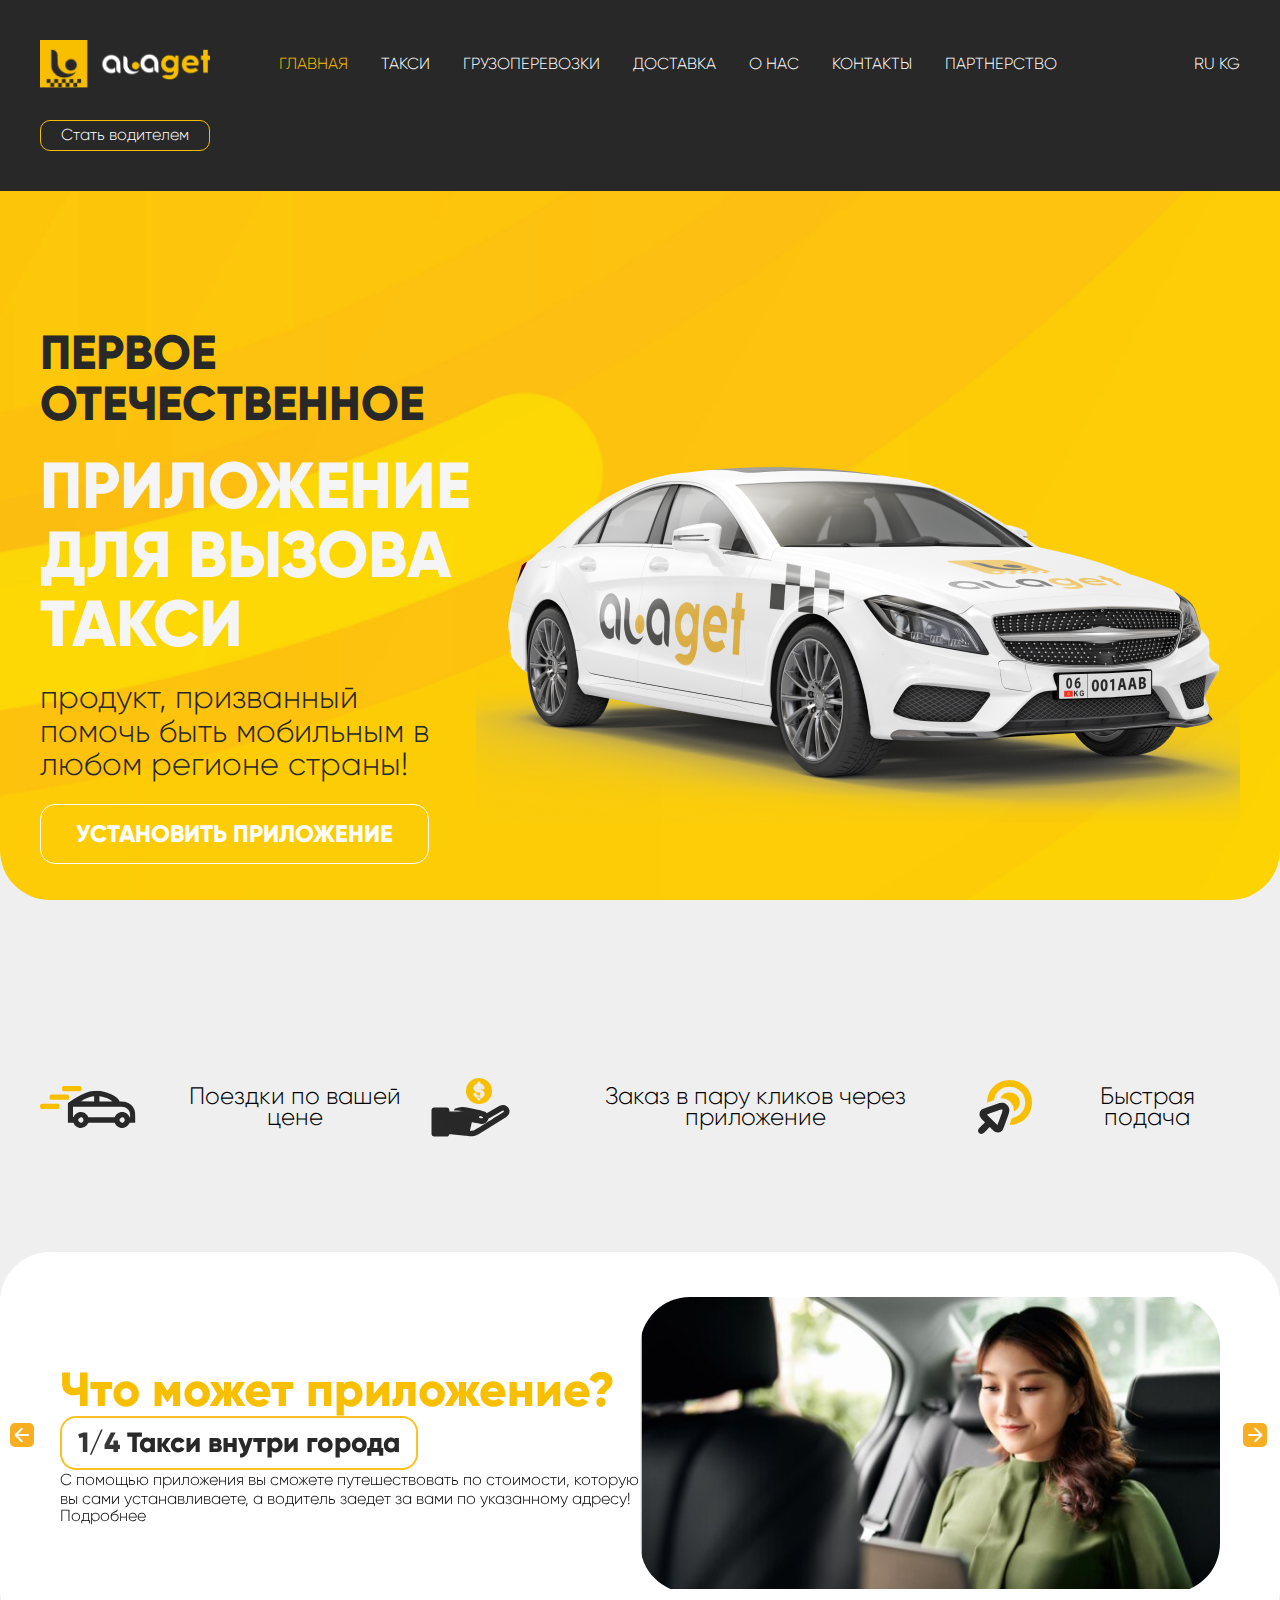
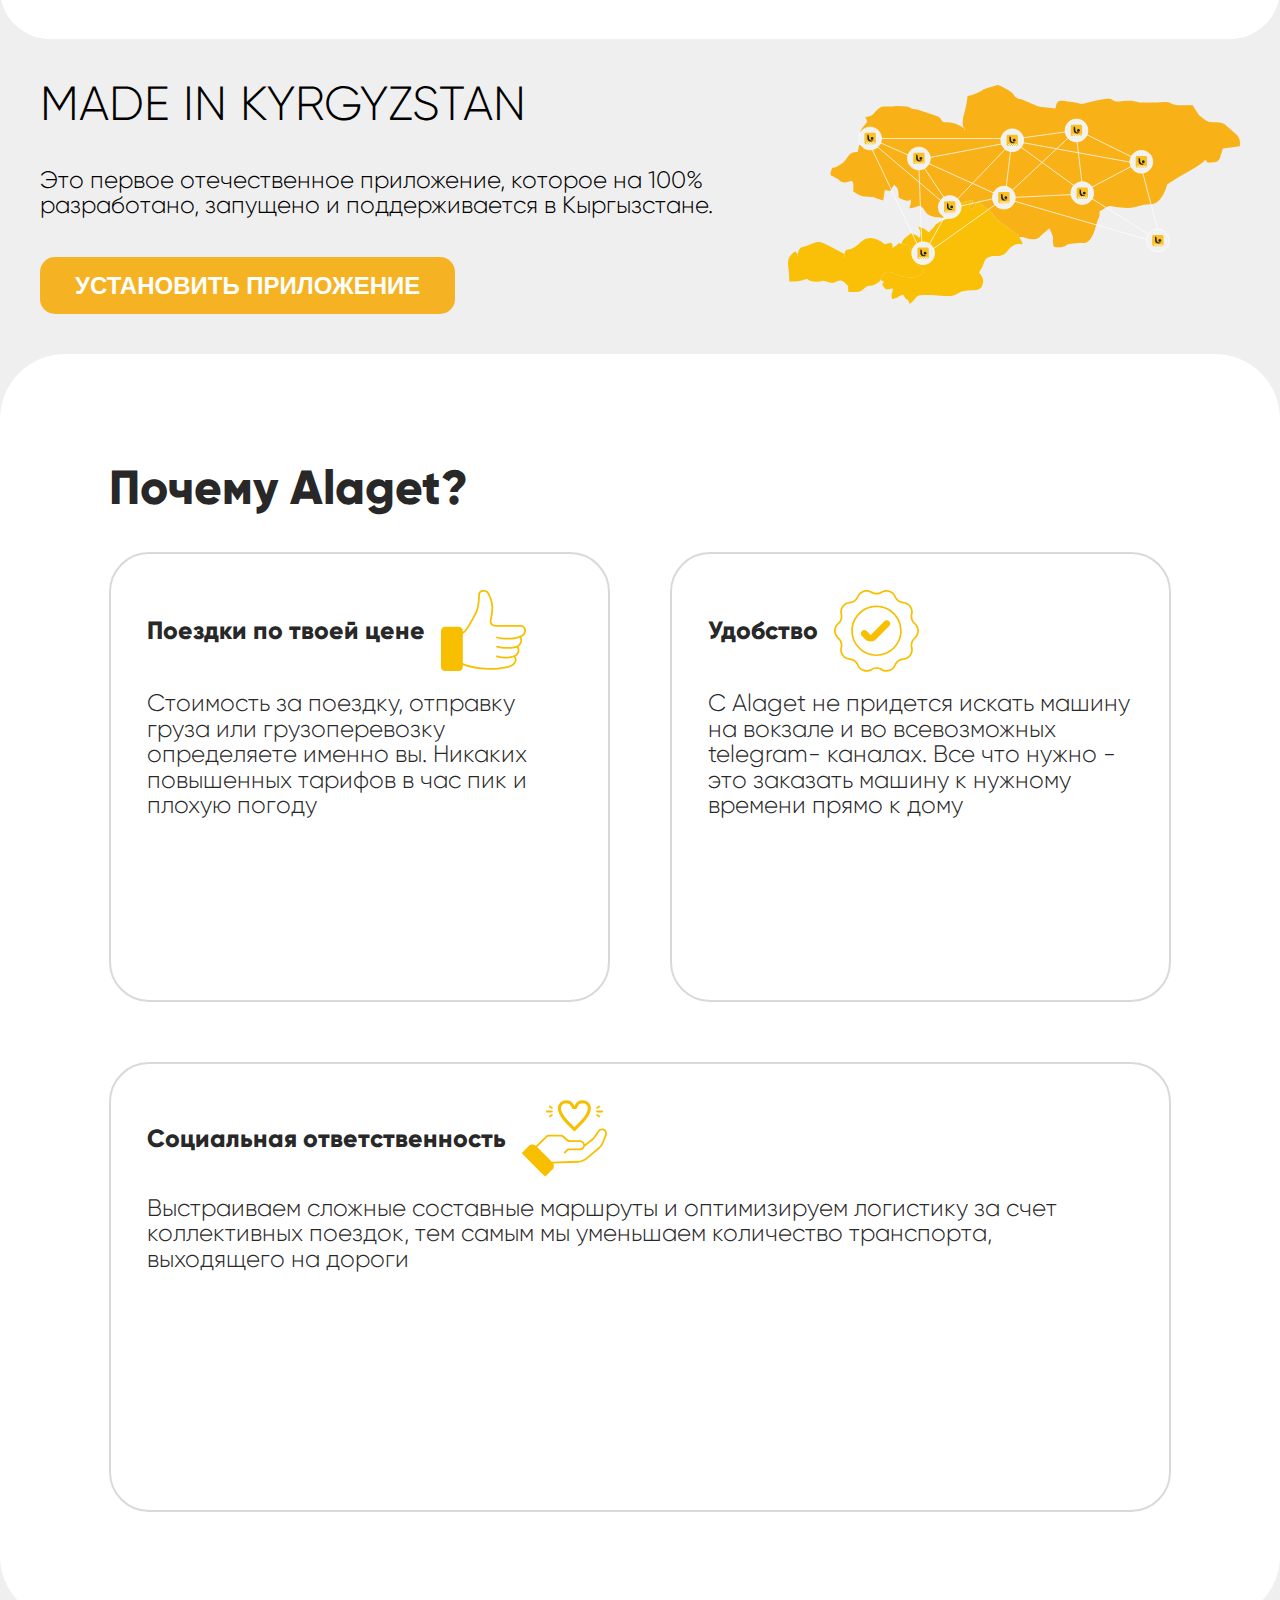
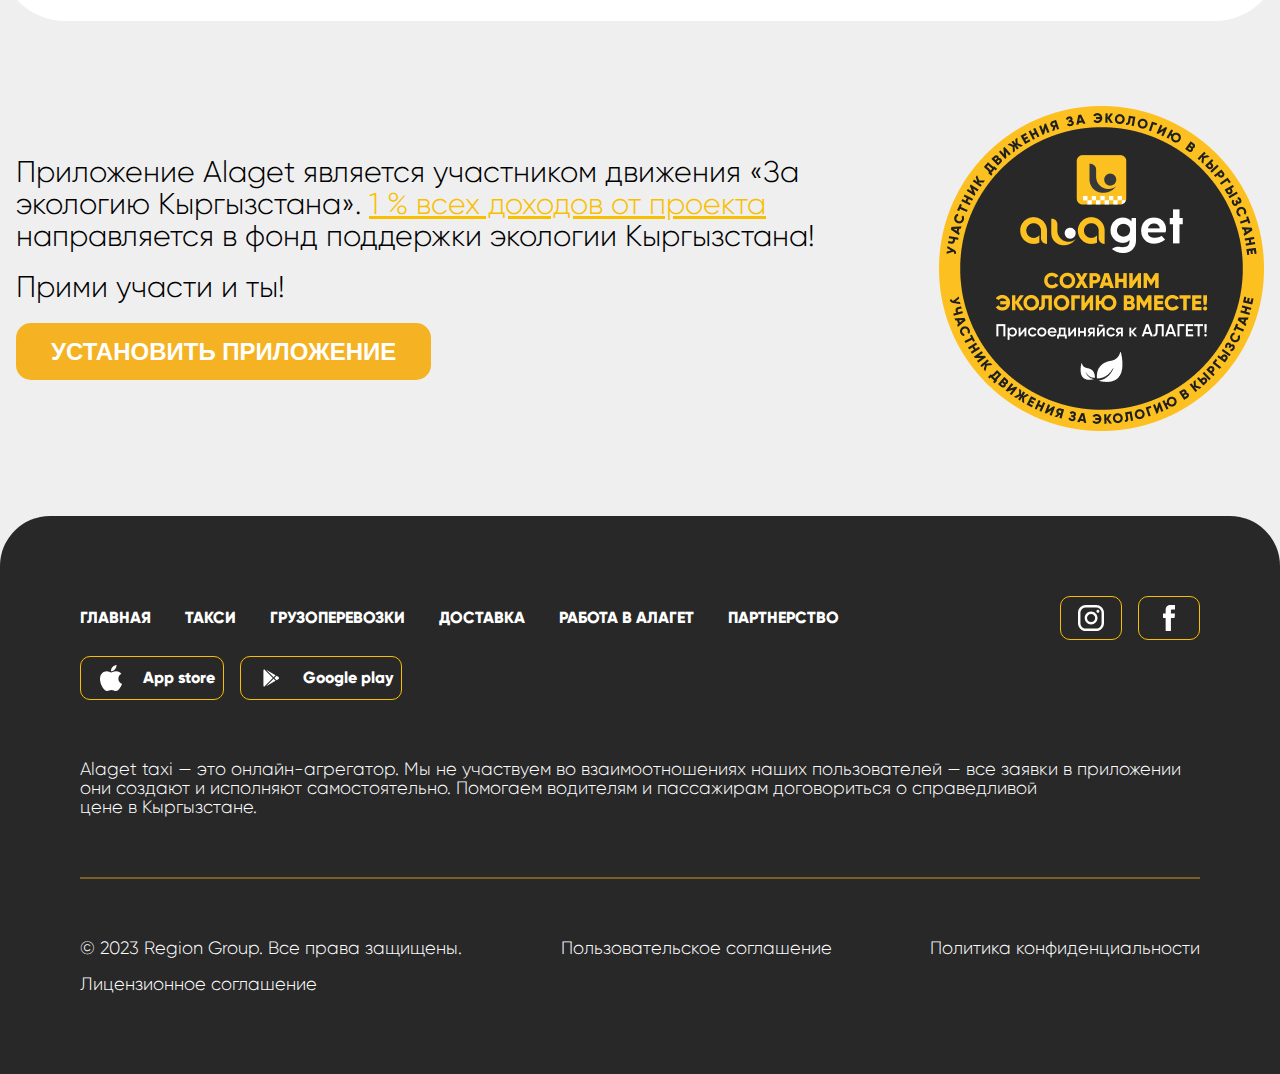
==== commit 30ffd2b0: "add" ====
--- a/index.html
+++ b/index.html
@@ -33,7 +33,9 @@
         <a href="./contact.html">
           <li>контакты</li>
         </a>
-
+        <a href="./partners.html">
+          <li>Партнерство</li>
+        </a>
       </ul>
       <div>
         <div class="burgerMenu" onclick="openSideBar()">
@@ -83,6 +85,9 @@
       <a href="./contact.html">
         <li>контакты</li>
       </a>
+      <a href="./partners.html">
+        <li class="active">Партнерство</li>
+    </a>
     </ul>
   </div>
   <!-- main start -->
@@ -120,7 +125,10 @@
   <!-- service end -->
   <br><br>
   <!-- swiper start -->
-  <section>
+  <section style="
+  background: white;
+  border-radius: 50px;
+">
     <div class="swiper-container">
       <!-- Additional required wrapper -->
       <div class="swiper-wrapper">
@@ -332,11 +340,25 @@
     <div class="footerContainer">
       <nav>
         <ul>
-          <li>главная</li>
-          <li>такси</li>
-          <li>грузоперевозки</li>
-          <li>доставка</li>
-          <li>РАБОТА В АЛАГЕТ</li>
+          <a href="./index.html">
+            <li>главная</li>
+          </a>
+          <a href="./taxi.html">
+            <li>такси</li>
+          </a>
+          <a href="./cargo.html">
+            <li>грузоперевозки</li>
+          </a>
+          <a href="./delivery.html">
+            <li>доставка</li>
+          </a>
+          <a href="./beTaxist.html">
+            <li>РАБОТА В АЛАГЕТ</li>
+          </a>
+          <a href="./partners.html">
+            <li>Партнерство</li>
+          </a>
+
         </ul>
         <div class="socialMedia">
           <div class="iconItem">
--- a/assets/style/style.css
+++ b/assets/style/style.css
@@ -1,16 +1,27 @@
+@import url('https://fonts.googleapis.com/css2?family=Inter:wght@100;200;300;400;500;600;700;800;900&family=Montserrat:ital,wght@0,100;0,200;0,300;0,400;0,500;0,600;0,700;0,800;0,900;1,100;1,200;1,300;1,400;1,500;1,600;1,700;1,800;1,900&family=Noto+Sans+Linear+B&family=Oswald:wght@200;300;400;500;600;700&family=Roboto:ital,wght@0,100;0,300;0,400;0,500;0,700;0,900;1,100;1,300;1,400;1,500;1,700;1,900&display=swap');
+
+@font-face {
+    font-family: Gilroy;
+    src: url(../fonts/gilroy/Gilroy-Light.otf);
+}
+
+@font-face {
+    font-family: Gilroy;
+    src: url(../fonts/gilroy/Gilroy-ExtraBold.otf);
+    font-weight: bold;
+}
+
 * {
     margin: 0;
     padding: 0;
     box-sizing: border-box;
 }
 
-@font-face {
-    font-family: 'Gilroy';
-    src: url('../fonts/GilroyThin.ttf') format('ttf');
-}
-a{
+
+a {
     color: white;
 }
+
 .deliveryFlex {
     display: flex;
     align-items: center;
@@ -20,7 +31,7 @@
     display: flex !important;
     align-items: center;
     gap: 1rem;
-    flex-wrap: wrap;
+
 
 }
 
@@ -50,7 +61,7 @@
 }
 
 body {
-    font-family: "Gilroy", sans-serif;
+    font-family: Gilroy, 'Inter', sans-serif;
     background: #EFEFEF;
 }
 
@@ -240,12 +251,13 @@
 }
 
 .service {
+    text-align: center;
     display: flex;
     justify-content: space-between;
     align-items: center;
     max-width: 1380px;
     margin: 0 auto;
-    
+
     padding: 6% 40px;
 }
 
@@ -253,7 +265,7 @@
     display: flex;
     align-items: center;
     gap: 23px;
-    height: 55px;
+
 
 }
 
@@ -277,7 +289,7 @@
 
 .aboutAppCard {
     border-radius: 45px;
-    background: #FFF;
+    /* background: #FFF; */
     padding: 45px 60px;
     display: flex;
     justify-content: space-between;
@@ -488,7 +500,7 @@
 
 .Proof .ProofContiner .proofList .proofListItem .proofItemTop h1 {
     color: #282828;
-    font-size: 36px;
+    font-size: 25px;
     font-style: normal;
     font-weight: 600;
     line-height: 95%;
@@ -583,6 +595,7 @@
 .footer .footerContainer nav {
     display: flex;
     flex-wrap: wrap;
+    gap: 1rem;
     align-items: center;
     justify-content: space-between;
 }
@@ -835,6 +848,130 @@
     /* 22.8px */
 }
 
+
+
+
+.instructionSection {
+    max-width: 1380px;
+    margin: 0 auto;
+    padding: 40px;
+}
+
+.instructionSection h1 {
+    color: #282828;
+    font-size: 48px;
+    font-style: normal;
+    font-weight: 600;
+    line-height: 106.4%;
+    /* 51.072px */
+}
+
+.instructionCard {
+
+    border-radius: 25px;
+    border: 2px solid #D4D4D4;
+    background: #FFF;
+    padding: 33px;
+    width: 23%;
+    display: flex;
+    height: 678px;
+    flex-direction: column;
+    align-items: center;
+    gap: 1rem;
+}
+
+.instructionCard .instrukionImage {
+    width: 100%;
+    height: 100%;
+}
+
+.instructionCard .instrukionImage img {
+    width: 100%;
+    object-fit: contain;
+    height: 100%;
+}
+
+.Dark {
+    border-radius: 25px !important;
+    border: 2px solid #D9D9D9 !important;
+    background: #282828 !important;
+}
+
+/* .
+.Dark h1,p {
+    color: white !important;
+} */
+
+.instructionContainer {
+    gap: 1rem;
+    display: flex;
+    flex-wrap: wrap;
+    align-items: center;
+    justify-content: space-between;
+}
+
+.instructionCard h1 {
+    gap: 1rem;
+    display: flex;
+    align-items: center;
+    color: #282828;
+    font-size: 18px;
+    font-style: normal;
+    font-weight: 600;
+    line-height: 106.4%;
+    /* 21.28px */
+}
+
+.instructionCard p {
+    height: 96px;
+    color: #282828;
+    font-size: 17px;
+    font-style: normal;
+    font-weight: 500;
+    line-height: 106.4%;
+    /* 21.28px */
+}
+
+.contactContainer {
+    padding: 20vh;
+    gap: 2rem;
+    display: flex;
+    align-items: center;
+    justify-content: space-around;
+    flex-wrap: wrap;
+}
+
+.contactTitle h1 {
+    color: #282828;
+    font-size: 32px;
+    font-style: normal;
+    font-weight: 700;
+    line-height: 85%;
+    /* 27.2px */
+    text-transform: uppercase;
+}
+
+.contactTitle {
+    display: flex;
+    gap: 32px;
+    flex-direction: column;
+}
+
+.contactTitle div {
+    display: flex;
+    align-items: center;
+    gap: 1rem;
+}
+
+.contactTitle div p {
+    color: #000;
+    font-size: 24px;
+    font-style: normal;
+    font-weight: 400;
+    line-height: 100%;
+    /* 24px */
+}
+
 @keyframes fadeAppear {
     0% {
         opacity: 0;
@@ -928,6 +1065,7 @@
 
 .mobileMenuActive a {
     color: white;
+    text-transform: capitalize;
 }
 
 .mobileMenuActive ul {
@@ -991,6 +1129,223 @@
     padding: 1rem 1.3rem;
 }
 
+
+.partners {
+    max-width: 1380px;
+    margin: 0 auto;
+    padding: 40px;
+    display: flex;
+    align-items: center;
+    justify-content: space-between;
+    gap: 1rem;
+    width: 100%;
+}
+
+.partnersLeft h1 {
+    color: #282828;
+    font-size: 36px;
+    font-style: normal;
+    font-weight: 700;
+    line-height: 85%;
+    /* 30.6px */
+    text-transform: uppercase;
+}
+
+.partnersLeft h2 {
+    color: #000;
+    font-size: 24px;
+    font-style: normal;
+    font-weight: 400;
+    line-height: 100%;
+    /* 24px */
+}
+
+.partnersRigth {
+    width: 320px;
+    height: 320px;
+}
+
+.partnersRigth img {
+    width: 100%;
+    height: 100%;
+    object-fit: contain;
+}
+
+.partGroup {
+    border-radius: 35px;
+    background: #FFF;
+}
+
+.partGroupContainer {
+    max-width: 1380px;
+    margin: 0 auto;
+    padding: 40px;
+}
+
+.partGroupTop {
+    display: flex;
+    justify-content: space-between;
+}
+
+.partGroupBop {
+    display: flex;
+    align-items: center;
+    justify-content: space-between;
+    gap: 1rem;
+}
+
+.partBotImage {
+    height: 200px;
+
+}
+
+.partBotImage img {
+    height: 100%;
+    object-fit: contain;
+}
+
+.partTitle p {
+    color: #000;
+    font-size: 24px;
+    font-style: normal;
+    font-weight: 400;
+    line-height: 100%;
+    /* 24px */
+}
+
+.partTitle {
+    color: #000;
+    font-size: 24px;
+    font-style: normal;
+    font-weight: 600;
+    line-height: 100%;
+    /* 24px */
+}
+
+.partCard {
+    display: flex;
+    flex-direction: column;
+    gap: 27px;
+    align-items: center;
+    border-radius: 35px;
+    background: #282828;
+    padding: 40px;
+    width: 220px;
+    height: 300px;
+    text-align: center;
+    /* 19px */
+}
+
+.partCardSwiper {
+    max-width: 1380px;
+    margin: 0 auto;
+    display: flex;
+
+    align-items: center;
+}
+
+.partSwiperLine {
+    position: relative;
+    height: 5px;
+    background: #F8BF00;
+    width: 70px;
+}
+
+.partSwiperLine svg {
+    position: absolute;
+    top: -12px;
+    left: 15%;
+    ;
+}
+
+.partCard h1 {
+    color: #FFF;
+
+    font-size: 20px;
+    font-style: normal;
+    font-weight: 500;
+    line-height: 95%;
+}
+
+.partCardImage {
+    width: 150px;
+}
+
+.partCardImage img {
+    width: 100%;
+    object-fit: contain;
+}
+
+.formSection {
+    max-width: 1380px;
+    margin: 0 auto;
+    padding: 40px;
+    display: flex;
+    align-items: center;
+    justify-content: space-between;
+}
+
+.formTitle {
+    display: flex;
+    flex-direction: column;
+    gap: 34px;
+}
+
+.formTitle h1 {
+    color: #000;
+    font-size: 32px;
+    font-style: normal;
+    font-weight: 600;
+    line-height: 100%;
+    /* 32px */
+}
+
+.formTitle h2 {
+    color: #000;
+    font-size: 24px;
+    font-style: normal;
+    font-weight: 400;
+    line-height: 95%;
+    /* 22.8px */
+}
+
+.form {
+    display: flex;
+    flex-direction: column;
+    gap: 1rem;
+    border-radius: 25px;
+    background: #FFF;
+    padding: 40px;
+}
+
+.form h1 {
+    color: #000;
+    font-size: 32px;
+    font-style: normal;
+    font-weight: 600;
+    line-height: 95%;
+    /* 30.4px */
+}
+
+.form input {
+    border-radius: 15px;
+    border: 1px solid #D4D4D4;
+    padding: 19px;
+}
+
+.formButton {
+    border-radius: 15px;
+    background: #F8BF00;
+    padding: 18px;
+    color: #FFF;
+    text-align: center;
+    font-size: 24px;
+    font-style: normal;
+    font-weight: 600;
+    line-height: 95%;
+    /* 22.8px */
+}
+
 @media(max-width:1245px) {
 
     .main .Mainbackround {
@@ -1033,17 +1388,48 @@
 
 
 }
-@media(max-width:1128px){
-    .cargoCard{
+
+@media(max-width:1128px) {
+    .cargoCard {
         height: 469px;
     }
 }
-@media(max-width:1024px){
-    .Proof .ProofContiner .proofList .proofListItem{
+
+@media(max-width:1024px) {
+    .Proof .ProofContiner .proofList .proofListItem {
         height: fit-content;
-    } 
-}
+    }
+
+    .instructionContainer {
+        justify-content: space-around;
+    }
+
+    .instructionCard {
+        width: 34%;
+    }
+}
+
 @media(max-width:830px) {
+    .aboutAppCard {
+        transition: 0.3s;
+        height: 710px;
+        flex-direction: column;
+    }
+
+    .aboutAppCard .aboutCardLeft h2 {
+        margin: 1rem;
+    }
+
+    .partGroupBop {
+        flex-direction: column;
+        align-items: center;
+        text-align: center;
+    }
+
+    .flex {
+        flex-wrap: wrap;
+    }
+
     .cargoCard {
         height: fit-content;
     }
@@ -1054,6 +1440,7 @@
 
     .miniCard {
         flex-wrap: wrap;
+        gap: 1rem;
     }
 
     .main .Mainbackround {
@@ -1132,6 +1519,26 @@
 }
 
 @media(max-width:770px) {
+    .form h1 {
+        font-size: 20px;
+    }
+
+    .formTitle h1 {
+        font-size: 20px;
+    }
+
+    .formSection {
+        flex-direction: column-reverse;
+        align-items: center;
+        gap: 1rem;
+        text-align: center;
+    }
+
+    .instructionCard {
+        width: 50%;
+        height: fit-content;
+    }
+
     .line {
         display: none;
     }
@@ -1171,9 +1578,63 @@
 }
 
 @media(max-width:571px) {
+    .aboutAppCard {
+        transition: 0.3s;
+        height: 576px;
+        flex-direction: column;
+    }
+
+    .Proof .ProofContiner h1 {
+        font-size: 27px;
+        text-align: center;
+    }
+
+    .proofItemMain p {
+        text-align: center;
+        font-size: 15px;
+    }
+
+    .stepLine {
+        border: 2.5px solid white;
+        min-height: 60px;
+        width: 0px;
+        margin: 9px 14px;
+    }
+
+    .aboutAppCard .aboutCardLeft .slideNum h1 {
+        font-size: 21px;
+    }
+
+    .slideNumTitle {
+        font-size: 22px;
+    }
+
+    .aboutAppCard .aboutCardLeft h1 {
+        font-size: 25px;
+    }
+
+    .partBotImage {
+        width: 100%;
+    }
+
+    .partBotImage img {
+        width: 100%;
+    }
+
+    .partGroupTop {
+        flex-wrap: wrap;
+        text-align: center;
+    }
+
+    .instructionCard {
+        width: 100%;
+
+    }
+
     .taxi h1 {
         font-size: 35px !important;
     }
+
     .deliveryFlex {
         flex-direction: column-reverse;
         text-align: center;
@@ -1225,7 +1686,7 @@
     }
 
     .Proof .ProofContiner .proofList .proofListItem .proofItemTop h1 {
-        font-size: 26px;
+        font-size: 24px;
     }
 
     .main .mainTitle h1 {
@@ -1244,21 +1705,62 @@
     .cardFlex {
         flex-direction: column;
     }
+
+    .contactContainer {
+        padding: 20vh 2vw;
+    }
 }
 
 @media(max-width:360px) {
+    .contactTitle h1 {
+        font-size: 15px;
+    }
+
     .mainCarImage img {
         bottom: 40%;
     }
+
     .cargoCard div {
         width: 150px;
         height: 150px;
     }
 
     .taxi h1 {
-        font-size: 38px !important;
-    }
-}
+        font-size: 23px !important;
+    }
+
+    .orangeBGbutton {
+        font-size: 13px;
+        text-align: center;
+    }
+
+    .instructionSection h1 {
+        color: #282828;
+        font-size: 20px;
+        text-align: center;
+        font-style: normal;
+        font-weight: 600;
+        line-height: 106.4%;
+    }
+
+    .stepItem div {
+        border-radius: 7px;
+        background: #F8BF00;
+        color: white;
+        width: 33px;
+        height: 33px;
+        padding: 10px;
+    }
+
+    .instructionCard p {
+        font-size: 13px;
+    }
+
+    .instructionSection h1 {
+        font-size: 12px;
+    }
+}
+
 @media(max-width:300px) {
     .cargoCard div {
         width: 80px;
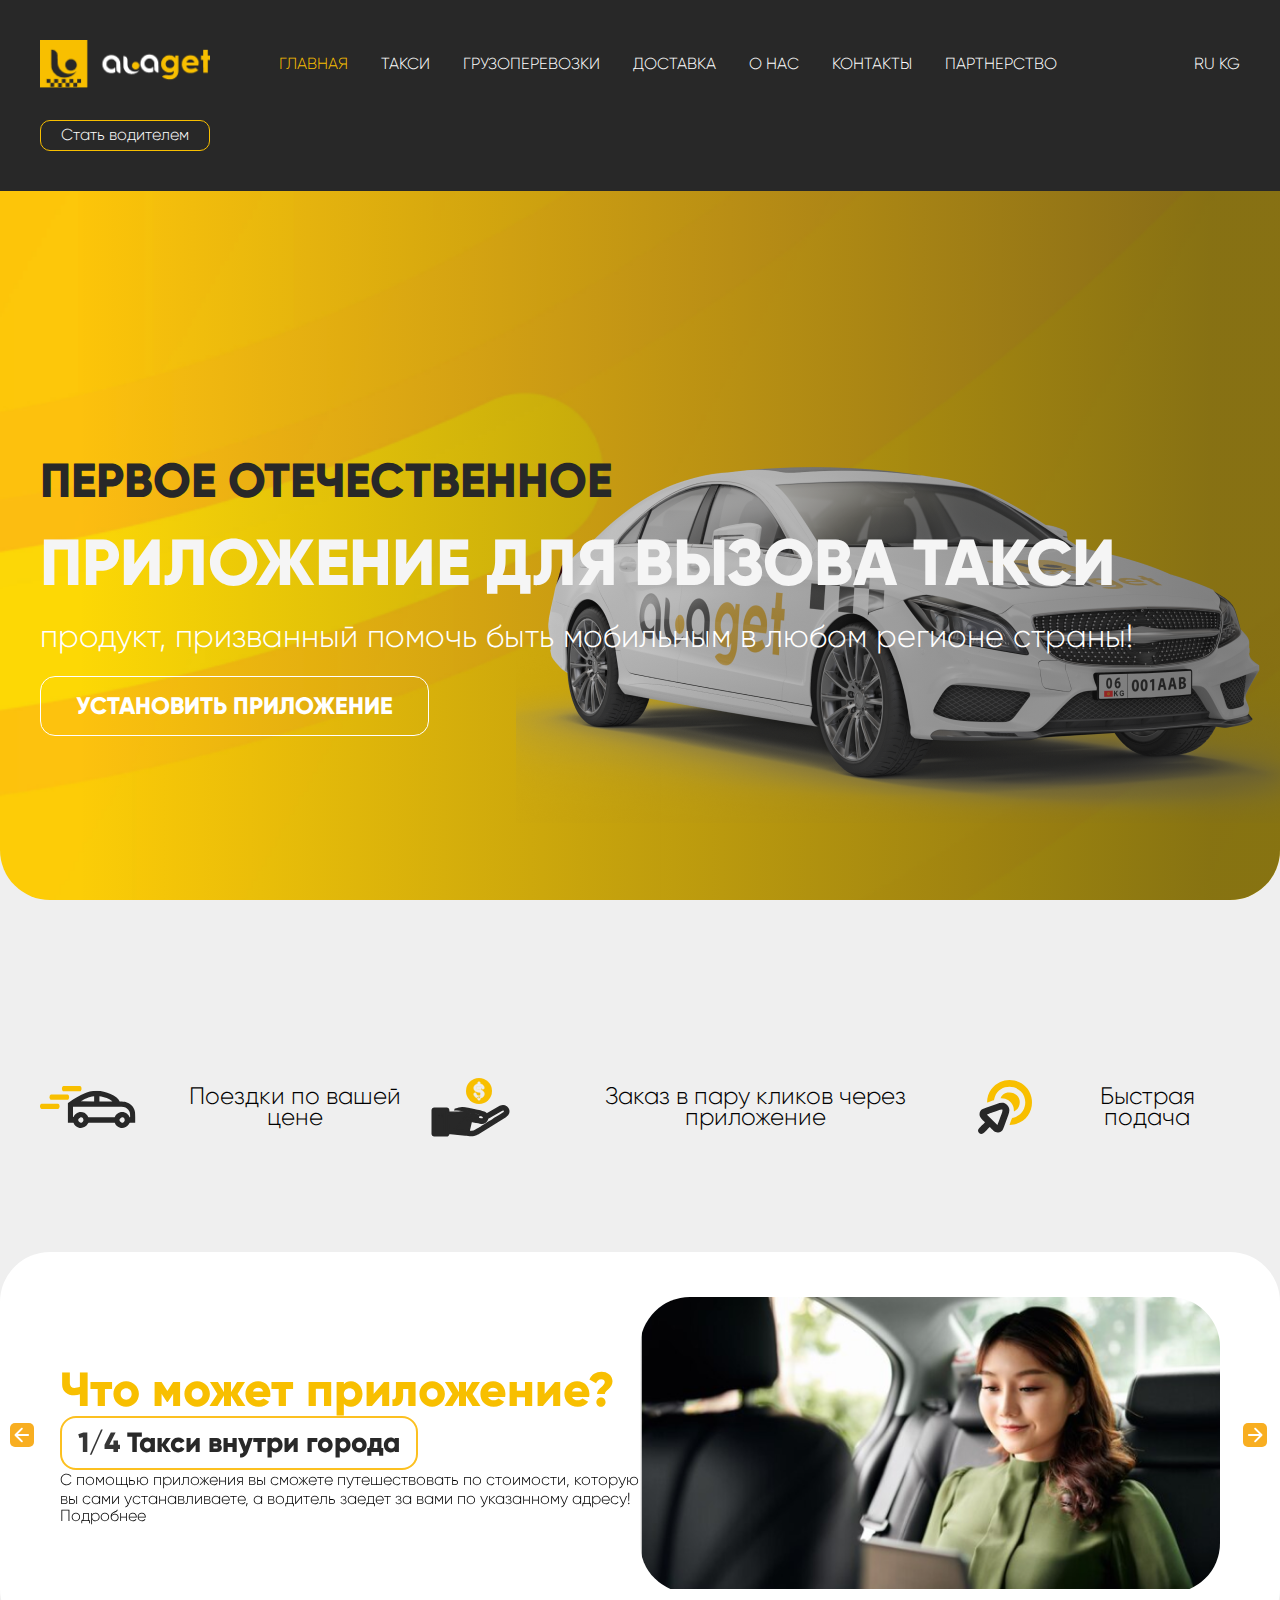
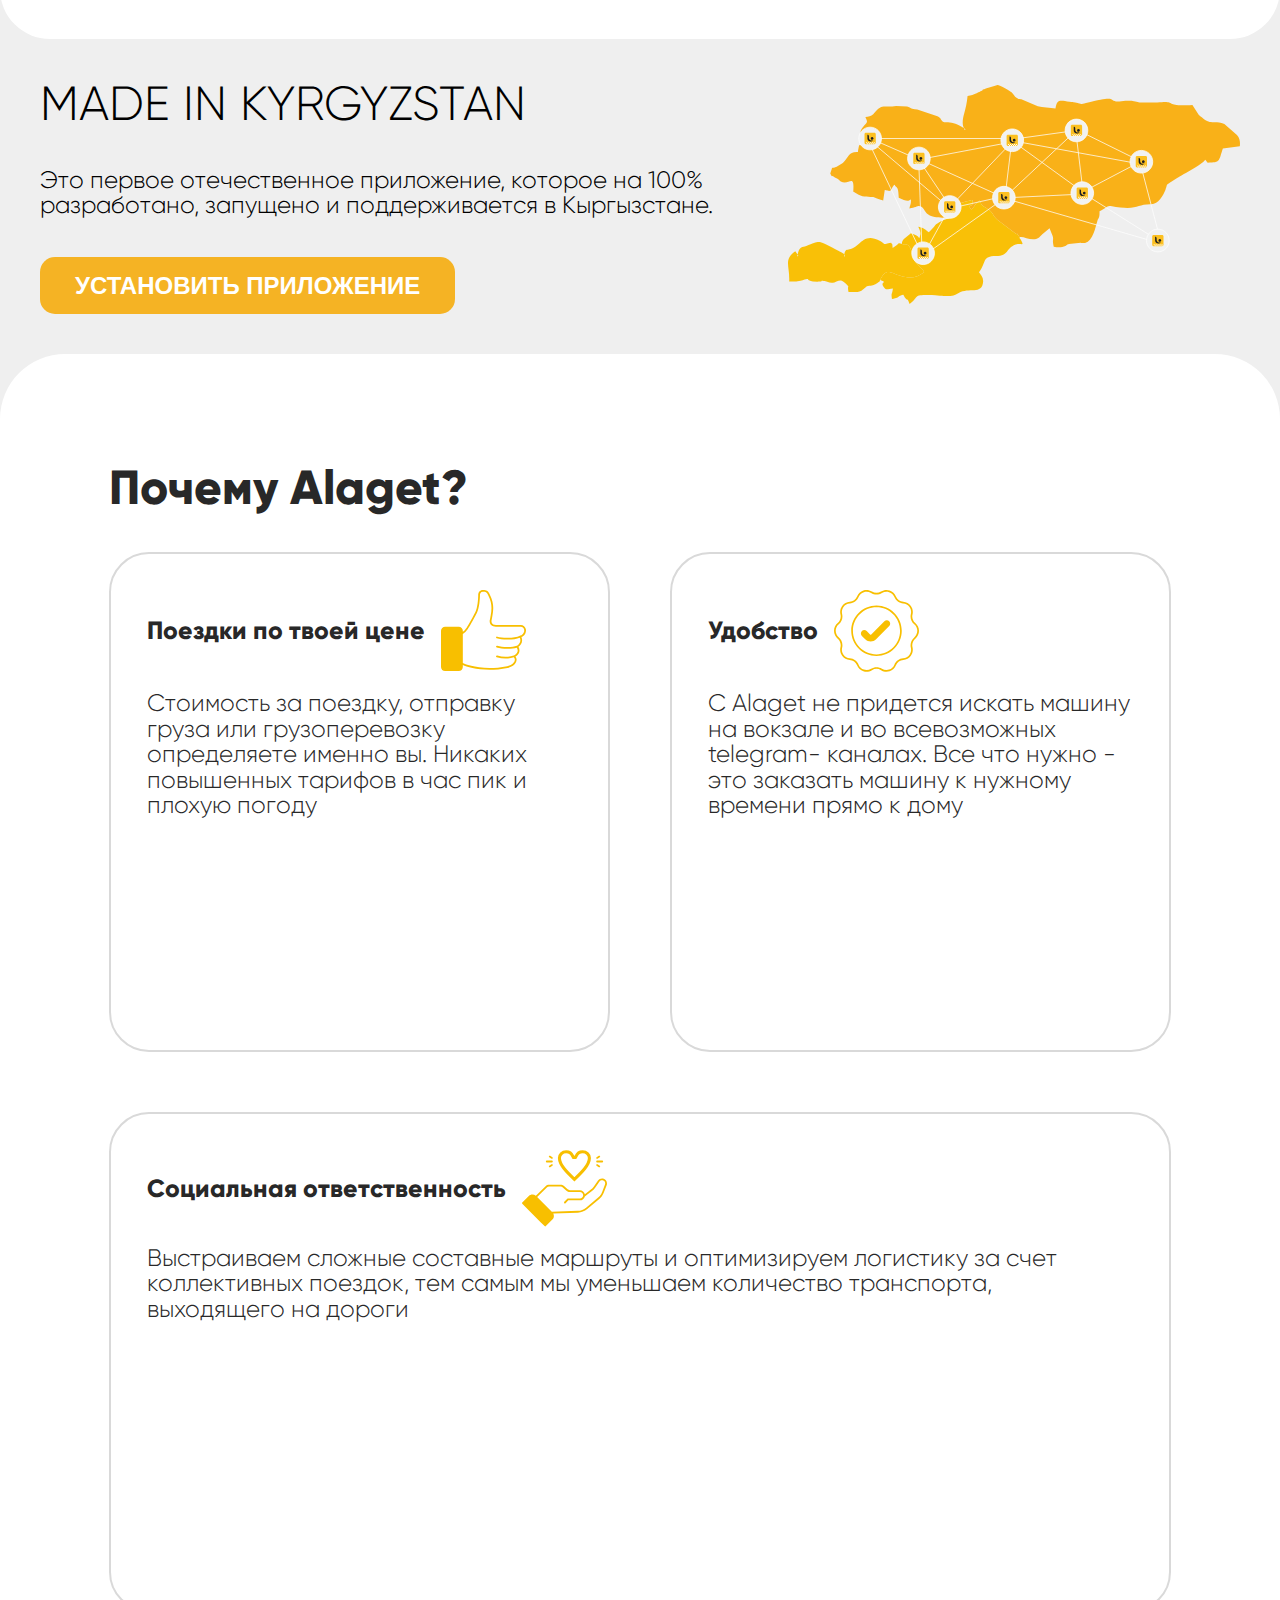
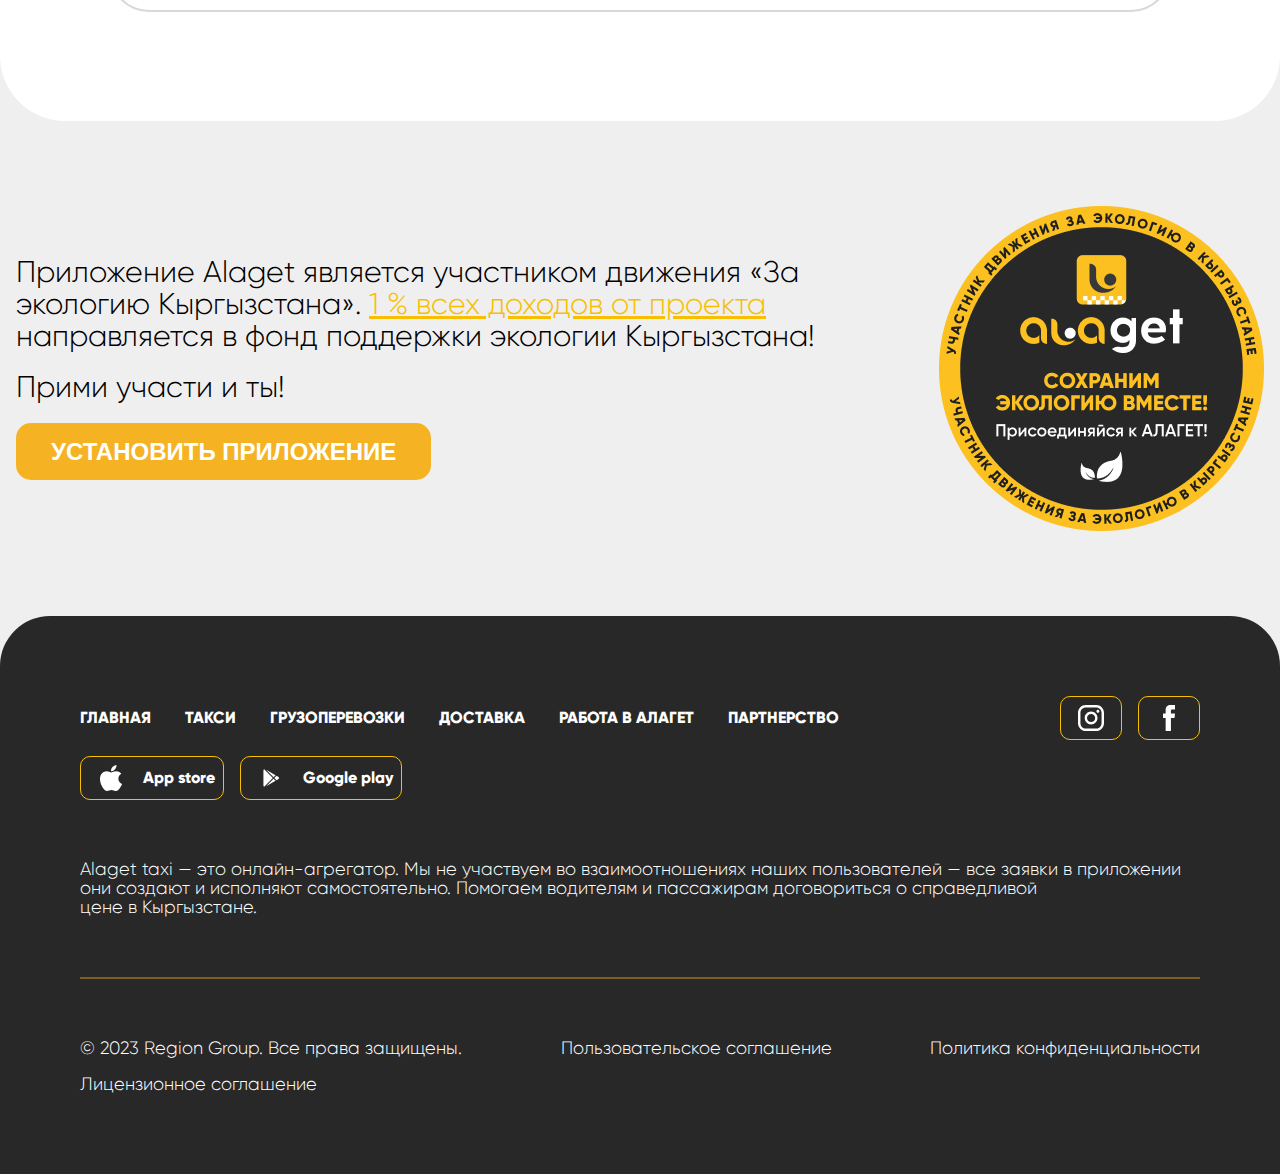
==== commit 99ef0400: "add chages" ====
--- a/index.html
+++ b/index.html
@@ -100,7 +100,10 @@
       <h3>
         продукт, призванный помочь быть мобильным в любом регионе страны!
       </h3>
-      <div class="mainButton">УСТАНОВИТЬ ПРИЛОЖЕНИЕ</div>
+      <a href="">
+        <div class="mainButton">УСТАНОВИТЬ ПРИЛОЖЕНИЕ</div>
+      </a>
+
     </div>
     <div class="mainCarImage">
       <img src="./assets/img/Стойка в кривых 3.png" alt="" />
--- a/assets/style/style.css
+++ b/assets/style/style.css
@@ -133,6 +133,8 @@
 }
 
 .mainCarImage {
+    position: absolute;
+    right: 0;
     pointer-events: none;
 }
 
@@ -175,6 +177,7 @@
 }
 
 .main .Mainbackround {
+
     position: absolute;
     top: 0;
     left: 0;
@@ -186,14 +189,15 @@
 }
 
 .main .overlay {
-    display: none;
+
     position: absolute;
     top: 0;
     left: 0;
-
+    z-index: 1;
     height: 100vh;
     width: 100%;
-    background: rgba(0, 0, 0, 0.6);
+    background: linear-gradient(270deg, #1e1e1e87 5.28%, rgba(1, 1, 2, 0.00) 93.96%);
+
     border-radius: 0 0 50px 50px;
 
 }
@@ -227,7 +231,7 @@
 }
 
 .mainTitle h3 {
-    color: #282828;
+    color: #ffffff;
     font-size: 32px;
     font-style: normal;
     font-weight: 500;
@@ -323,9 +327,6 @@
     transition: 0.3s;
 }
 
-.aboutAppCard:hover {
-    transform: scale(1.02);
-}
 
 
 .aboutAppCard .aboutCardLeft .slideNum h1 {
@@ -479,7 +480,7 @@
     border-radius: 40px;
     border: 2px solid #D9D9D9;
     padding: 36px;
-    height: 50vh;
+    height: 500px;
     width: 30vw;
     flex: 1 1 190px;
 }
@@ -1093,7 +1094,7 @@
 
 .stepLine {
 
-    border: 2.5px solid white;
+
     min-height: 60px;
     width: 0px;
     margin: 6px 23px;
@@ -1116,11 +1117,33 @@
     gap: 40px;
 }
 
-.stepItem:hover {
-    transform: scale(1.02);
+.stepBar {
+    position: relative;
+}
+
+.stepMainLine {
+    position: absolute;
+    height: 92%;
+    background: white;
+    z-index: 0;
+    border: 2.5px solid white;
+    top: 8px;
+    left: 22px;
+
+}
+
+.stepNumber {
+    z-index: 1;
+    border-radius: 15px !important;
+    background: #F8BF00;
+    color: white;
+    width: 50px !important;
+    height: 50px !important;
+    padding: 1rem 1.3rem !important;
 }
 
 .stepItem div {
+    z-index: 1;
     border-radius: 15px;
     background: #F8BF00;
     color: white;
@@ -1334,6 +1357,7 @@
 }
 
 .formButton {
+    border: none;
     border-radius: 15px;
     background: #F8BF00;
     padding: 18px;
@@ -1396,20 +1420,22 @@
 }
 
 @media(max-width:1024px) {
+
+
+    .instructionContainer {
+        justify-content: space-around;
+    }
+
+    .instructionCard {
+        width: 34%;
+    }
+}
+
+@media(max-width:830px) {
     .Proof .ProofContiner .proofList .proofListItem {
         height: fit-content;
     }
 
-    .instructionContainer {
-        justify-content: space-around;
-    }
-
-    .instructionCard {
-        width: 34%;
-    }
-}
-
-@media(max-width:830px) {
     .aboutAppCard {
         transition: 0.3s;
         height: 710px;
@@ -1445,6 +1471,8 @@
 
     .main .Mainbackround {
         height: 100vh;
+        border-radius: 0px 0px 0px 45px;
+
     }
 
     .main .overlay {
@@ -1519,6 +1547,12 @@
 }
 
 @media(max-width:770px) {
+    .mainTitle h1{
+        font-size: 34px;
+    }
+    .mainTitle h2{
+        font-size: 54px;
+    }
     .form h1 {
         font-size: 20px;
     }
@@ -1595,7 +1629,7 @@
     }
 
     .stepLine {
-        border: 2.5px solid white;
+       
         min-height: 60px;
         width: 0px;
         margin: 9px 14px;
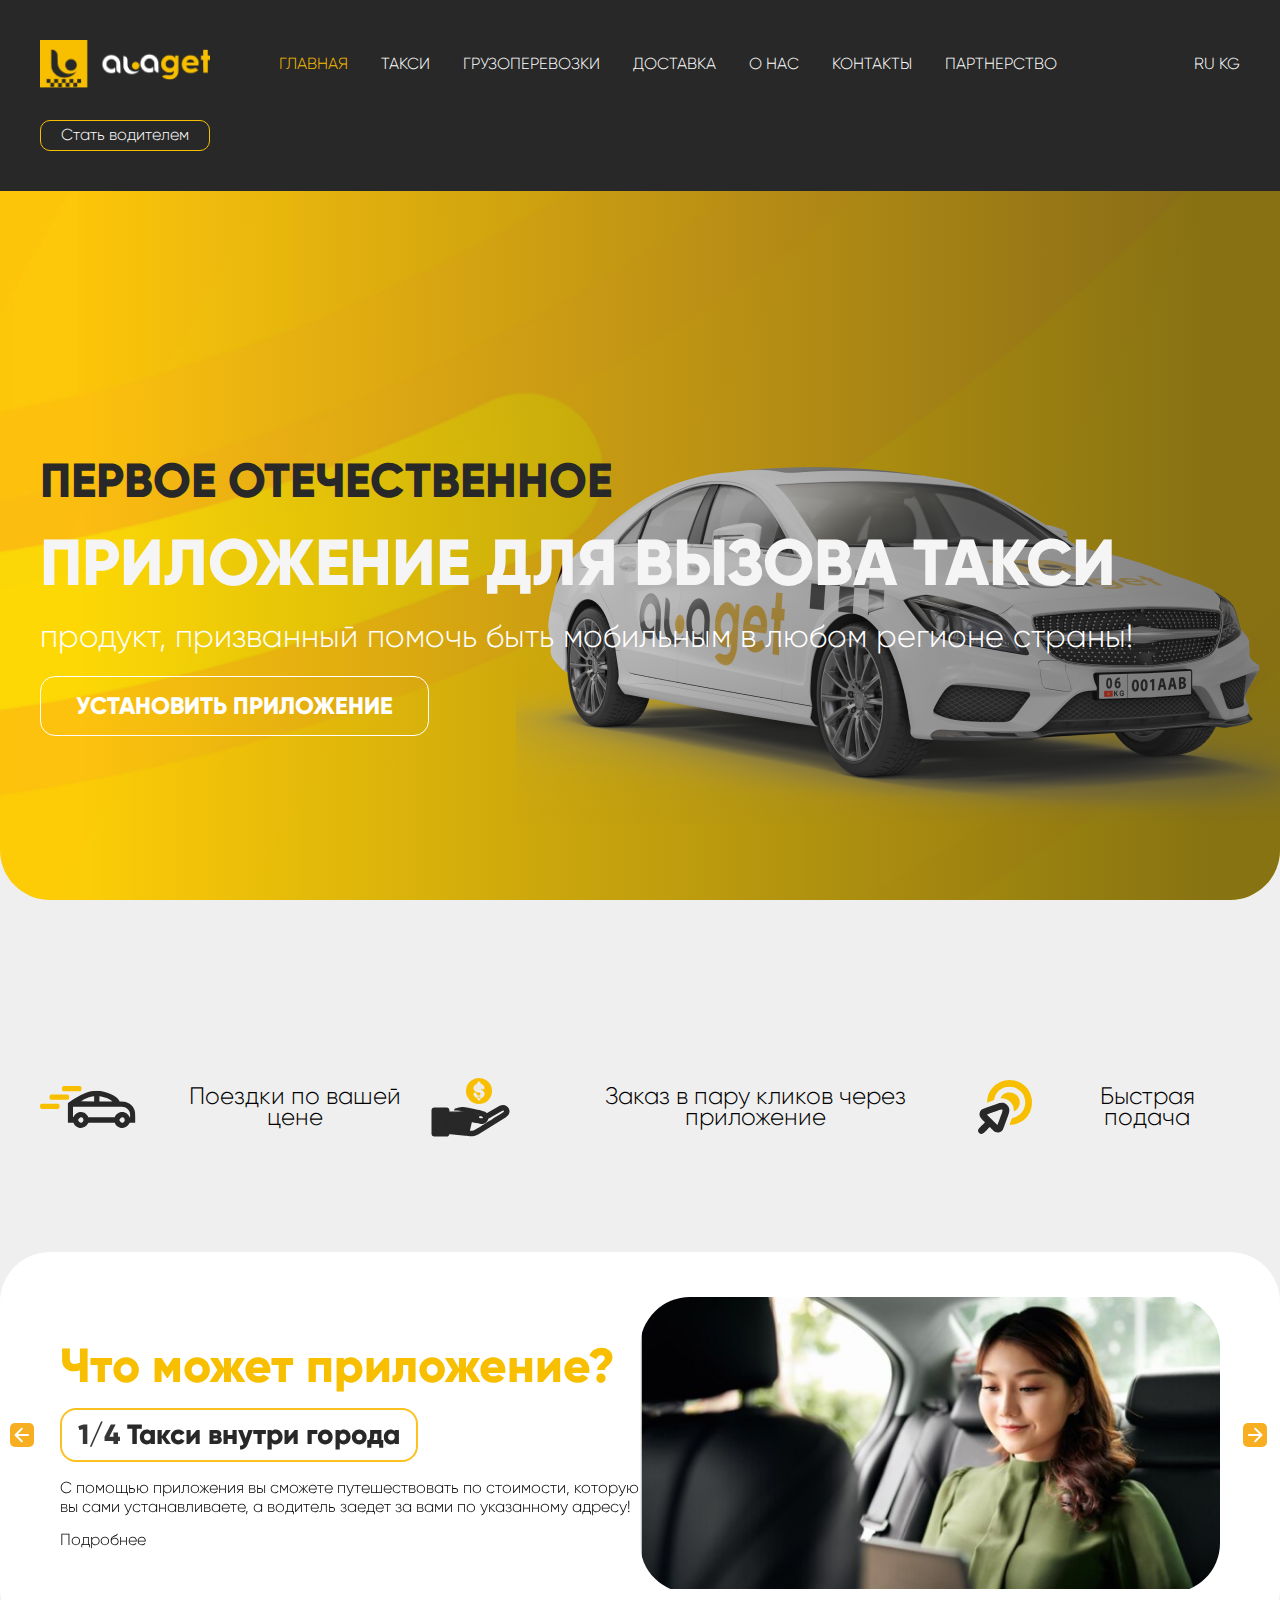
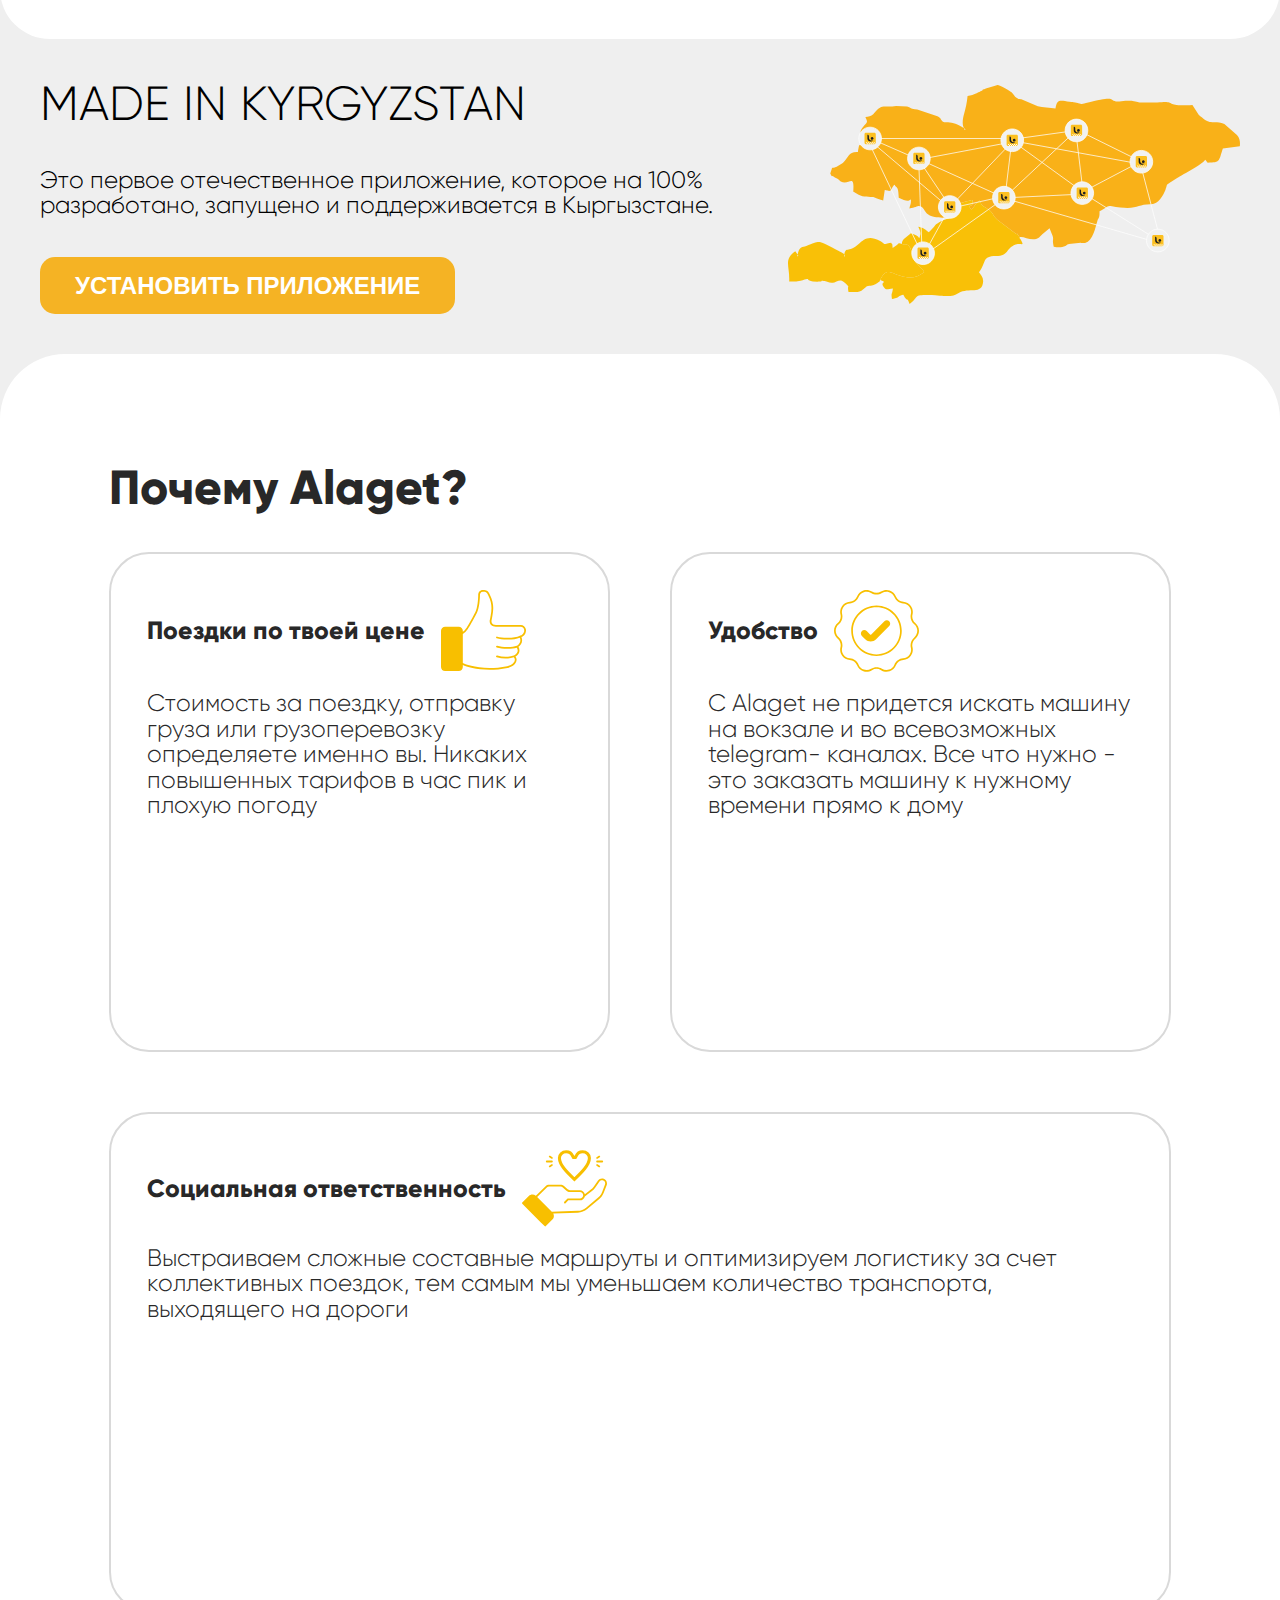
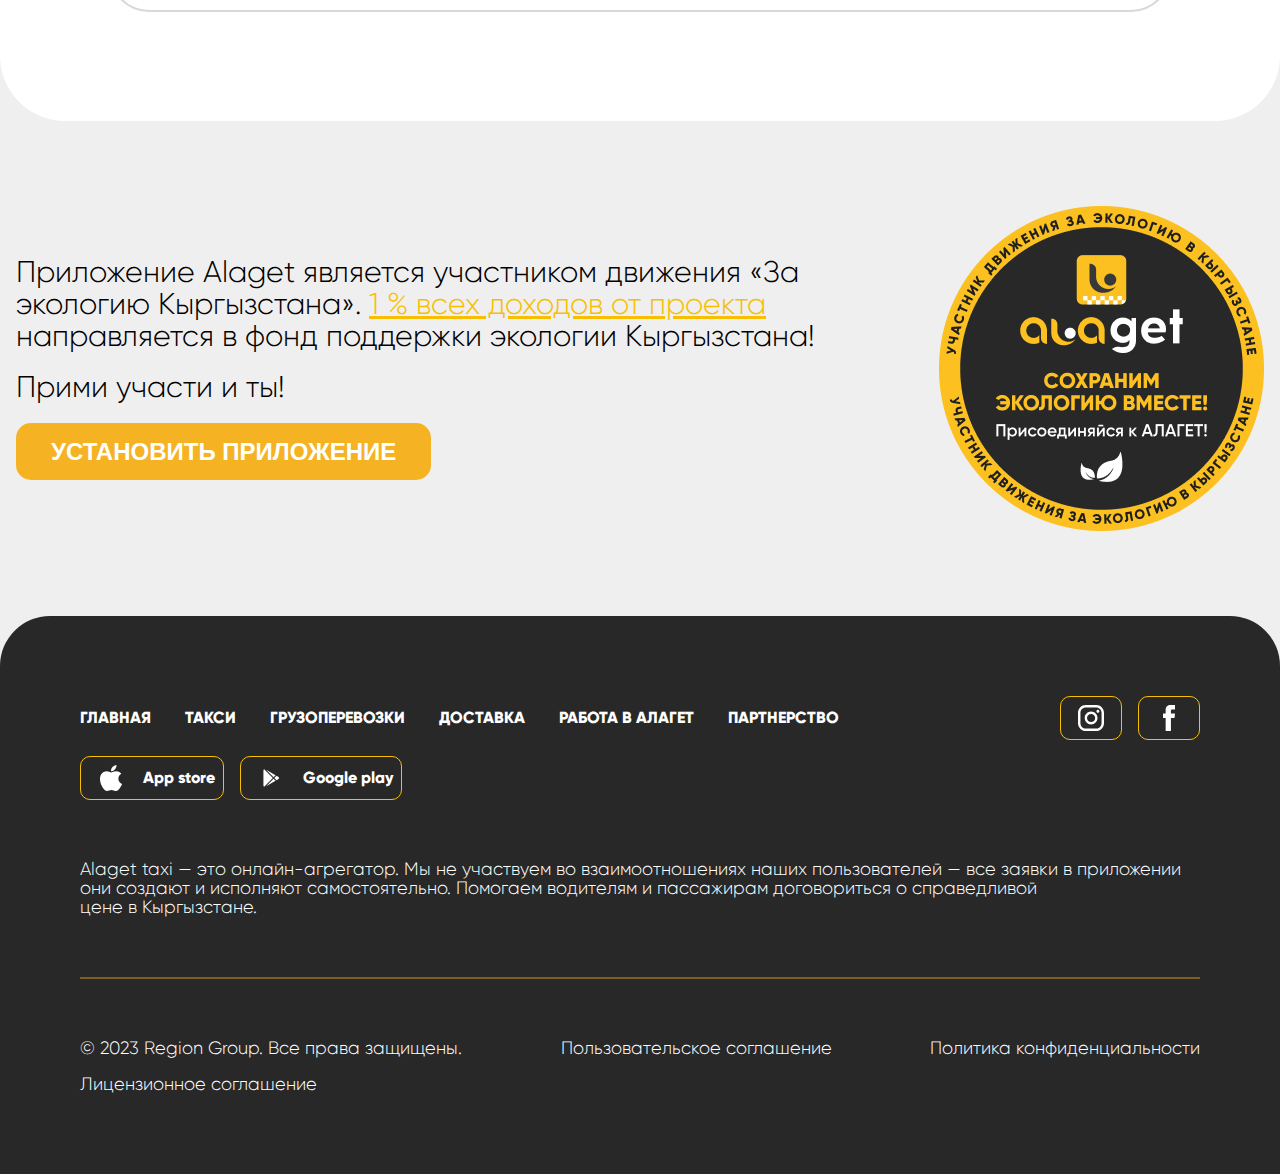
==== commit e2d4ed81: "add commit" ====
--- a/index.html
+++ b/index.html
@@ -69,6 +69,9 @@
       <a href="./index.html">
         <li>главная</li>
       </a>
+      <a href="./about.html">
+        <li class="active">о нас</li>
+      </a>
 
       <a href="./taxi.html">
         <li>Такси</li>
@@ -79,15 +82,14 @@
       <a href="./delivery.html">
         <li>доставка</li>
       </a>
-      <a href="./about.html">
-        <li class="active">о нас</li>
-      </a>
-      <a href="./contact.html">
-        <li>контакты</li>
-      </a>
+
+
+
       <a href="./partners.html">
         <li class="active">Партнерство</li>
-    </a>
+      </a> <a href="./contact.html">
+        <li>контакты</li>
+      </a>
     </ul>
   </div>
   <!-- main start -->
@@ -100,7 +102,7 @@
       <h3>
         продукт, призванный помочь быть мобильным в любом регионе страны!
       </h3>
-      <a href="">
+      <a href="https://play.google.com/store/apps/details?id=com.alaget.taxi2&pcampaignid=web_share">
         <div class="mainButton">УСТАНОВИТЬ ПРИЛОЖЕНИЕ</div>
       </a>
 
@@ -259,7 +261,10 @@
         Это первое отечественное приложение, которое на 100% разработано,
         запущено и поддерживается в Кыргызстане.
       </p>
-      <button class="orangeBGbutton">УСТАНОВИТЬ ПРИЛОЖЕНИЕ</button>
+      <a href="https://play.google.com/store/apps/details?id=com.alaget.taxi2&pcampaignid=web_share">
+        <button class="orangeBGbutton">УСТАНОВИТЬ ПРИЛОЖЕНИЕ</button>
+      </a>
+
     </div>
     <div class="downloadAppRight">
       <img src="./assets/img/Стойка в кривых 4 (1).svg" alt="" />
@@ -330,7 +335,10 @@
       <br />
       <p>Прими участи и ты!</p>
       <br />
-      <button class="orangeBGbutton">УСТАНОВИТЬ ПРИЛОЖЕНИЕ</button>
+      <a href="https://play.google.com/store/apps/details?id=com.alaget.taxi2&pcampaignid=web_share">
+        <button class="orangeBGbutton">УСТАНОВИТЬ ПРИЛОЖЕНИЕ</button>
+      </a>
+
     </div>
     <div class="preFooterRigth">
       <div class="preFooterImage">
@@ -376,12 +384,15 @@
             <img src="./assets/icons/Vector.svg" alt="" />
             <p>App store</p>
           </div>
-          <div class="iconItem">
-            <img
-              src="./assets/icons/svg+xml;base64,PHN2ZyB3aWR0aD0iMjIiIGhlaWdodD0iMjIiIHZpZXdCb3g9IjAgMCAyNCAyNCIgeG1sbnM9Imh0dHA6Ly93d3cudzMub3JnLzIwMDAvc3ZnIj4KICAgICAgICAgICAgICAgICAgICAgICAgICAgICAgICAgICAgPHBhdGggZD0iTTE0LjM3NDUgMTEuMzIyTDcuNDc 1.svg"
-              alt="" />
-            <p>Google play</p>
-          </div>
+          <a href="https://play.google.com/store/apps/details?id=com.alaget.taxi2&pcampaignid=web_share">
+            <div class="iconItem">
+              <img
+                src="./assets/icons/svg+xml;base64,PHN2ZyB3aWR0aD0iMjIiIGhlaWdodD0iMjIiIHZpZXdCb3g9IjAgMCAyNCAyNCIgeG1sbnM9Imh0dHA6Ly93d3cudzMub3JnLzIwMDAvc3ZnIj4KICAgICAgICAgICAgICAgICAgICAgICAgICAgICAgICAgICAgPHBhdGggZD0iTTE0LjM3NDUgMTEuMzIyTDcuNDc 1.svg"
+                alt="" />
+              <p>Google play</p>
+            </div>
+          </a>
+
         </div>
       </nav>
       <p>
--- a/assets/style/style.css
+++ b/assets/style/style.css
@@ -303,6 +303,7 @@
 .aboutAppCard .aboutCardLeft {
     display: flex;
     flex-direction: column;
+    gap: 1rem !important;
     justify-content: space-between;
 
 }
@@ -769,6 +770,8 @@
 .cargoCard div {
     height: 190px;
     width: 190px;
+    display: flex;
+    justify-content: center;
     margin: 0 auto;
 }
 
@@ -1123,7 +1126,7 @@
 
 .stepMainLine {
     position: absolute;
-    height: 92%;
+    height: 90%;
     background: white;
     z-index: 0;
     border: 2.5px solid white;
@@ -1370,7 +1373,19 @@
     /* 22.8px */
 }
 
+.aboutSection .aboutAppCard {
+    height: fit-content !important;
+}
+
+.beTax .mainCarImage img {
+    width: 100%;
+    position: relative;
+}
+
 @media(max-width:1245px) {
+    .beTax {
+        margin: 3rem 0;
+    }
 
     .main .Mainbackround {
         height: 120vh;
@@ -1400,7 +1415,7 @@
         right: 0;
     }
 
-    .mainTitle h1,
+    .mainTitle,
     h3 {
         color: #D9D9D9;
     }
@@ -1420,7 +1435,9 @@
 }
 
 @media(max-width:1024px) {
-
+    .beTax {
+        margin: 0;
+    }
 
     .instructionContainer {
         justify-content: space-around;
@@ -1432,6 +1449,14 @@
 }
 
 @media(max-width:830px) {
+    .beTax {
+        flex-direction: column;
+        margin: 0;
+    }
+    .beTax .mainCarImage img {
+        position: relative;
+    }
+
     .Proof .ProofContiner .proofList .proofListItem {
         height: fit-content;
     }
@@ -1471,7 +1496,7 @@
 
     .main .Mainbackround {
         height: 100vh;
-        border-radius: 0px 0px 0px 45px;
+        border-radius: 0px 0px 45px 45px;
 
     }
 
@@ -1547,12 +1572,14 @@
 }
 
 @media(max-width:770px) {
-    .mainTitle h1{
+    .mainTitle h1 {
         font-size: 34px;
     }
-    .mainTitle h2{
+
+    .mainTitle h2 {
         font-size: 54px;
     }
+
     .form h1 {
         font-size: 20px;
     }
@@ -1612,6 +1639,18 @@
 }
 
 @media(max-width:571px) {
+    .aboutTitle p {
+    font-size: 20px;
+    text-align: center;
+    }
+    .aboutTitle h1 {
+        font-size: 20px;
+        text-align: center;
+        }
+        .aboutTitle h2 {
+            font-size: 20px;
+            text-align: center;
+            }
     .aboutAppCard {
         transition: 0.3s;
         height: 576px;
@@ -1629,7 +1668,7 @@
     }
 
     .stepLine {
-       
+
         min-height: 60px;
         width: 0px;
         margin: 9px 14px;
@@ -1746,10 +1785,23 @@
 }
 
 @media(max-width:360px) {
+    .aboutTitle h1{
+        font-size: 22px;
+        text-align: center;
+    }
+    .aboutTitle h2{
+        font-size: 14px;
+        text-align: center;
+    }
     .contactTitle h1 {
         font-size: 15px;
-    }
-
+        text-align: center;
+    }
+
+    .aboutTitle p{
+        font-size: 15px;
+        text-align: center;
+    }
     .mainCarImage img {
         bottom: 40%;
     }
